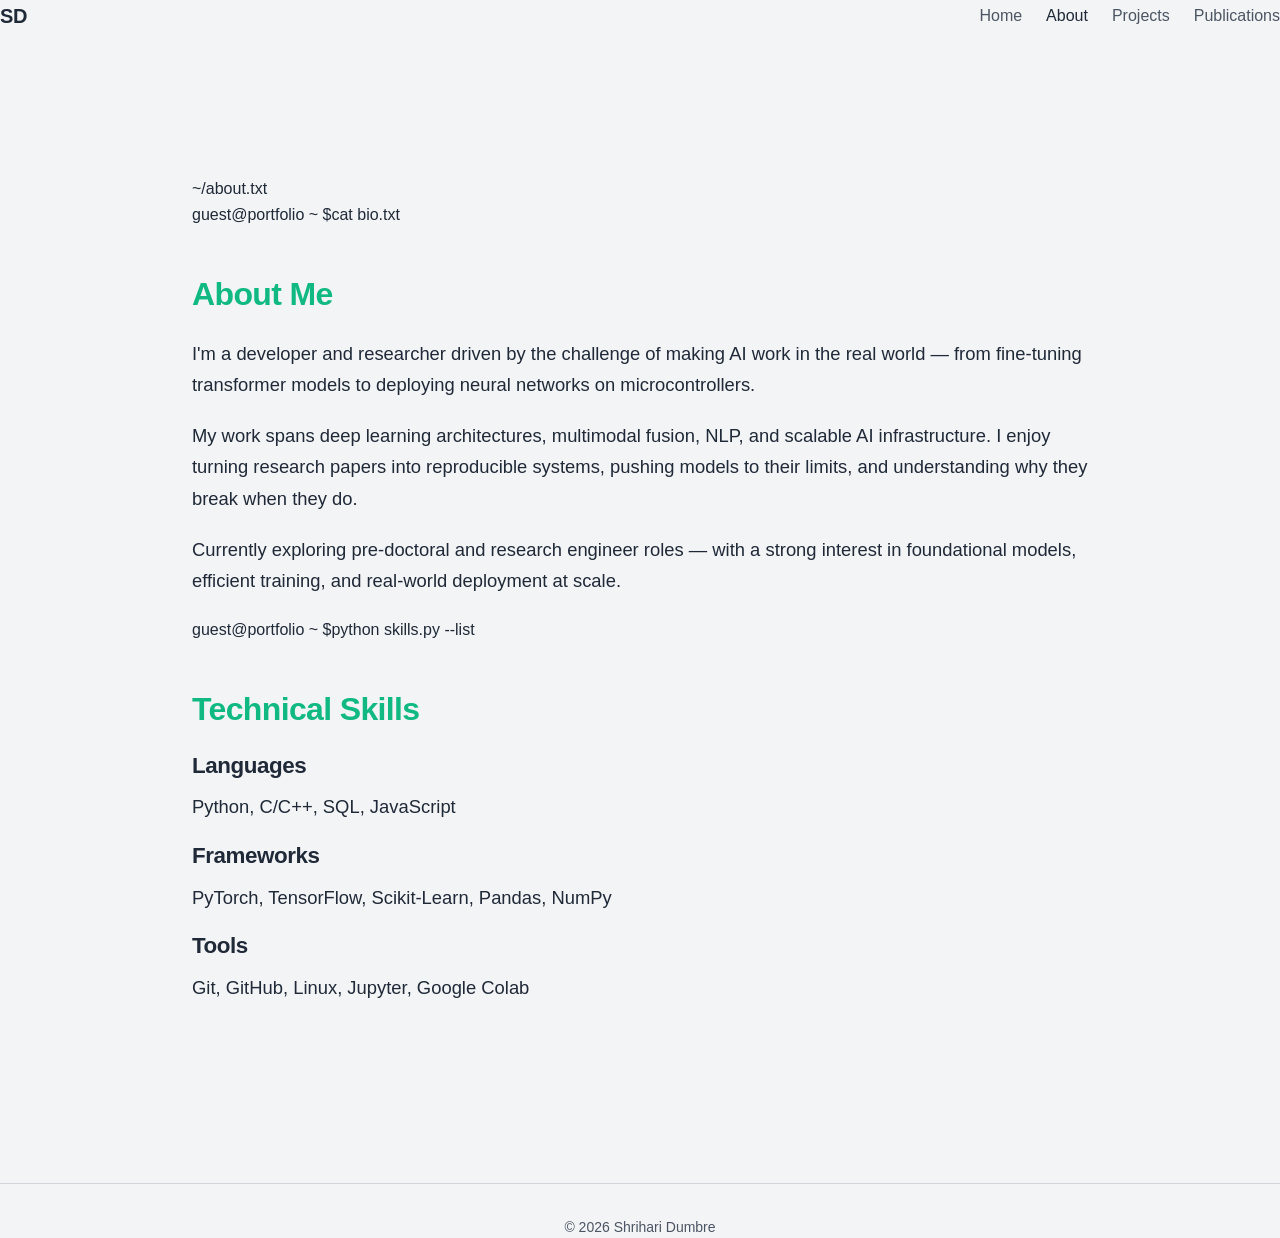
==== about.html @ 939744a1 "finished portfolio site" ====
<!DOCTYPE html>
<html lang="en">
<head>
  <meta charset="UTF-8" />
  <meta name="viewport" content="width=device-width, initial-scale=1.0" />
  <title>About — Shrihari Dumbre</title>
  <link rel="stylesheet" href="style.css" />
</head>
<body>

<nav>
  <a href="index.html" class="logo">SD</a>
  <ul class="nav-links">
    <li><a href="index.html">Home</a></li>
    <li><a href="about.html" class="active">About</a></li>
    <li><a href="projects.html">Projects</a></li>
    <li><a href="publications.html">Publications</a></li>
  </ul>
</nav>

<div class="container">
  <div class="title-bar">~/about.txt</div>
  <div class="content">

    <div class="section">
      <div class="prompt">
        <span class="user">guest</span><span class="at">@</span><span class="host">portfolio</span> <span class="text">~ $</span><span class="cmd">cat bio.txt</span>
      </div>
      <h2>About Me</h2>
      <p>I'm a developer and researcher driven by the challenge of making AI work in the real world — from fine-tuning transformer models to deploying neural networks on microcontrollers.</p>
      <p>My work spans deep learning architectures, multimodal fusion, NLP, and scalable AI infrastructure. I enjoy turning research papers into reproducible systems, pushing models to their limits, and understanding why they break when they do.</p>
      <p>Currently exploring pre-doctoral and research engineer roles — with a strong interest in foundational models, efficient training, and real-world deployment at scale.</p>
    </div>

    <div class="section">
      <div class="prompt">
        <span class="user">guest</span><span class="at">@</span><span class="host">portfolio</span> <span class="text">~ $</span><span class="cmd">python skills.py --list</span>
      </div>
      <h2>Technical Skills</h2>
      
      <div class="grid">
        <div>
          <h3>Languages</h3>
          <p>Python, C/C++, SQL, JavaScript</p>
        </div>
        <div>
          <h3>Frameworks</h3>
          <p>PyTorch, TensorFlow, Scikit-Learn, Pandas, NumPy</p>
        </div>
        <div>
          <h3>Tools</h3>
          <p>Git, GitHub, Linux, Jupyter, Google Colab</p>
        </div>
      </div>
    </div>

  </div>
</div>

<footer>© 2026 Shrihari Dumbre</footer>

</body>
</html>
---- style.css ----
@import url('https://fonts.googleapis.com/css2?family=Comic+Neue:wght@700&display=swap');

:root {
  --bg: #f3f4f6;
  --text: #1f2937;
  --text-muted: #4b5563;
  --border: #d1d5db;
  --accent: #2563eb;
  --accent-hover: #1d4ed8;
  --font-sans: -apple-system, BlinkMacSystemFont, "Segoe UI", Roboto, "Helvetica Neue", Arial, sans-serif;
  --font-mono: ui-monospace, SFMono-Regular, Menlo, Monaco, Consolas, monospace;
}

*, *::before, *::after {
  box-sizing: border-box;
  margin: 0;
  padding: 0;
}

body {
  font-family: var(--font-sans);
  background-color: var(--bg);
  color: var(--text);
  line-height: 1.6;
  -webkit-font-smoothing: antialiased;
  -moz-osx-font-smoothing: grayscale;
}

.container {
  max-width: 960px;
  margin: 0 auto;
  padding: 5rem 2rem;
}

/* Navigation */
nav {
  margin-bottom: 4rem;
  display: flex;
  align-items: center;
  justify-content: space-between;
}

.logo {
  font-weight: 700;
  font-size: 1.25rem;
  color: var(--text);
  text-decoration: none;
  letter-spacing: -0.02em;
}

.nav-links {
  list-style: none;
  display: flex;
  gap: 1.5rem;
}

.nav-links a {
  text-decoration: none;
  color: var(--text-muted);
  font-weight: 500;
  transition: color 0.2s ease;
}

.nav-links a:hover,
.nav-links a.active {
  color: var(--text);
}

/* Typography */
h1, h2, h3 {
  font-weight: 700;
  color: var(--text);
  line-height: 1.2;
  letter-spacing: -0.02em;
}

h1 {
  font-size: 3.5rem;
  margin-bottom: 0.5rem;
}

h2 {
  font-size: 2rem;
  margin-top: 3rem;
  margin-bottom: 1.5rem;
  color: #10b981;
}

h3 {
  font-size: 1.4rem;
  margin-bottom: 0.75rem;
}

p {
  margin-bottom: 1.25rem;
  color: var(--text);
  font-size: 1.15rem;
  line-height: 1.7;
}

.subtitle {
  font-size: 1.4rem;
  color: #3b82f6;
  margin-bottom: 2rem;
}

.hero-text .subtitle {
  margin-bottom: 0.2rem;
}

.education {
  font-size: 1.15rem;
  color: var(--text-muted);
  margin-top: 0;
  margin-bottom: 2rem;
  font-weight: 500;
}

/* Links */
a {
  color: var(--accent);
  text-decoration: none;
}

a:hover {
  text-decoration: underline;
  color: var(--accent-hover);
}

.hero-links {
  display: flex;
  gap: 1rem;
  margin-top: 1.5rem;
  align-items: center;
}

.hero-links .sep {
  color: var(--border);
}

.hero-links a {
  color: var(--text-muted);
  font-weight: 500;
}

.hero-links a:hover {
  color: var(--text);
  text-decoration: none;
}

/* Projects */
.project-list {
  display: flex;
  flex-direction: column;
  gap: 2rem;
  margin-top: 2rem;
}

.project-item {
  border: 1px solid var(--border);
  padding: 1.5rem;
  border-radius: 8px;
  transition: border-color 0.2s ease, box-shadow 0.2s ease;
  text-decoration: none;
  display: block;
}

.project-item:hover {
  border-color: #d1d5db;
  box-shadow: 0 4px 6px -1px rgba(0, 0, 0, 0.05);
  text-decoration: none;
}

.project-item p {
  color: var(--text-muted);
  margin-bottom: 1rem;
  font-size: 0.95rem;
}

.tags {
  display: flex;
  flex-wrap: wrap;
  gap: 1rem;
}

.tag {
  font-family: var(--font-mono);
  font-size: 0.95rem;
  font-weight: 700;
  background: none;
  border: none;
  padding: 0;
}

.tag:nth-child(5n+1) { color: #ec4899; } /* Pink */
.tag:nth-child(5n+2) { color: #3b82f6; } /* Blue */
.tag:nth-child(5n+3) { color: #10b981; } /* Green */
.tag:nth-child(5n+4) { color: #f59e0b; } /* Orange */
.tag:nth-child(5n+5) { color: #8b5cf6; } /* Purple */

/* Footer */
footer {
  margin-top: 5rem;
  padding-top: 2rem;
  border-top: 1px solid var(--border);
  color: var(--text-muted);
  font-size: 0.875rem;
  text-align: center;
}

/* Hero Layout & Photo Slot */
.happy-name {
  color: #ff7f50; /* Cheerful Coral */
}

.hero-layout {
  display: flex;
  align-items: center;
  justify-content: space-between;
  gap: 2rem;
  margin-bottom: 2rem;
}

.hero-text {
  flex: 1;
}

.hero-photo-container {
  position: relative;
  display: flex;
  justify-content: center;
  align-items: center;
  flex-shrink: 0;
  margin-right: 2rem;
}

.photo-slot {
  width: 140px;
  height: 140px;
  border-radius: 50%;
  background: linear-gradient(135deg, #ffffff 0%, #f9fafb 100%);
  border: 2px dashed #9ca3af;
  display: flex;
  align-items: center;
  justify-content: center;
}

.photo-note {
  position: absolute;
  left: 155px;
  top: 10px;
  width: 150px;
  font-family: 'Comic Neue', "Comic Sans MS", cursive;
  font-size: 1rem;
  color: #ec4899;
  line-height: 1.25;
  text-align: left;
  transform: rotate(6deg);
}

.photo-note svg {
  position: absolute;
  left: -40px;
  top: 15px;
  color: #ec4899;
  transform: scaleX(-1) rotate(15deg);
}

@media (max-width: 600px) {
  h1 { font-size: 2rem; }
  .nav-links { gap: 1rem; }
  
  .hero-layout {
    flex-direction: column-reverse;
    align-items: flex-start;
  }
  .hero-photo-container {
    align-self: center;
    margin-right: 0;
    margin-bottom: 2.5rem;
    margin-left: 0;
  }
  .photo-note {
    left: 145px;
    top: 5px;
    text-align: left;
    transform: rotate(4deg);
  }
  .photo-note svg {
    left: -40px;
    top: 20px;
    transform: scaleX(-1) rotate(15deg);
  }
}
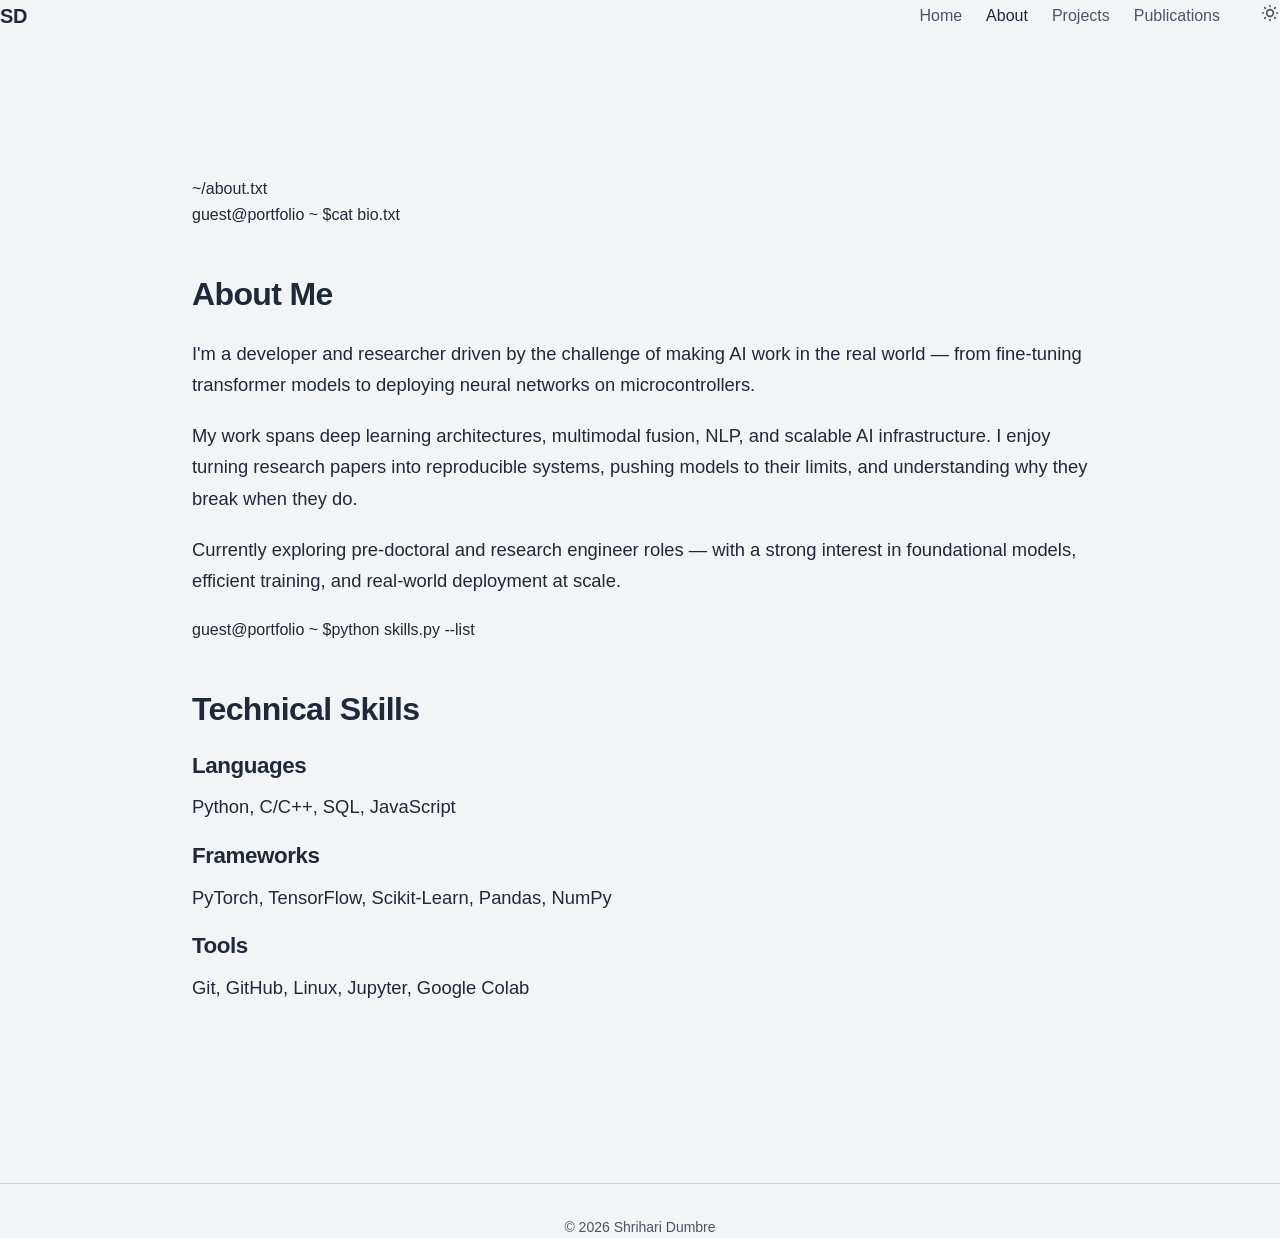
==== commit 77d1c4f6: "minor changes" ====
--- a/about.html
+++ b/about.html
@@ -15,6 +15,16 @@
     <li><a href="about.html" class="active">About</a></li>
     <li><a href="projects.html">Projects</a></li>
     <li><a href="publications.html">Publications</a></li>
+    <li>
+      <button id="theme-toggle" class="theme-toggle" aria-label="Toggle Dark Mode">
+        <svg class="sun-icon" xmlns="http://www.w3.org/2000/svg" fill="none" viewBox="0 0 24 24" stroke="currentColor">
+          <path stroke-linecap="round" stroke-linejoin="round" stroke-width="2" d="M12 3v1m0 16v1m9-9h-1M4 12H3m15.364 6.364l-.707-.707M6.343 6.343l-.707-.707m12.728 0l-.707.707M6.343 17.657l-.707.707M16 12a4 4 0 11-8 0 4 4 0 018 0z" />
+        </svg>
+        <svg class="moon-icon" xmlns="http://www.w3.org/2000/svg" fill="none" viewBox="0 0 24 24" stroke="currentColor">
+          <path stroke-linecap="round" stroke-linejoin="round" stroke-width="2" d="M20.354 15.354A9 9 0 018.646 3.646 9.003 9.003 0 0012 21a9.003 9.003 0 008.354-5.646z" />
+        </svg>
+      </button>
+    </li>
   </ul>
 </nav>
 
@@ -59,5 +69,6 @@
 
 <footer>© 2026 Shrihari Dumbre</footer>
 
+<script src="script.js"></script>
 </body>
 </html>
--- a/style.css
+++ b/style.css
@@ -11,6 +11,15 @@
   --font-mono: ui-monospace, SFMono-Regular, Menlo, Monaco, Consolas, monospace;
 }
 
+[data-theme="dark"] {
+  --bg: #171717;
+  --text: #f5f5f5;
+  --text-muted: #a3a3a3;
+  --border: #404040;
+  --accent: #60a5fa;
+  --accent-hover: #93c5fd;
+}
+
 *, *::before, *::after {
   box-sizing: border-box;
   margin: 0;
@@ -66,6 +75,35 @@
   color: var(--text);
 }
 
+.theme-toggle {
+  background: none;
+  border: none;
+  color: var(--text-muted);
+  cursor: pointer;
+  display: flex;
+  align-items: center;
+  justify-content: center;
+  transition: color 0.2s ease;
+  padding: 0;
+  margin-left: 1rem;
+}
+
+.theme-toggle:hover {
+  color: var(--text);
+}
+
+.theme-toggle svg {
+  width: 20px;
+  height: 20px;
+}
+
+[data-theme="dark"] .sun-icon {
+  display: none;
+}
+:root:not([data-theme="dark"]) .moon-icon {
+  display: none;
+}
+
 /* Typography */
 h1, h2, h3 {
   font-weight: 700;
@@ -83,7 +121,7 @@
   font-size: 2rem;
   margin-top: 3rem;
   margin-bottom: 1.5rem;
-  color: #10b981;
+  color: var(--text);
 }
 
 h3 {
@@ -100,7 +138,7 @@
 
 .subtitle {
   font-size: 1.4rem;
-  color: #3b82f6;
+  color: var(--text-muted);
   margin-bottom: 2rem;
 }
 
@@ -185,18 +223,26 @@
 
 .tag {
   font-family: var(--font-mono);
-  font-size: 0.95rem;
-  font-weight: 700;
-  background: none;
-  border: none;
-  padding: 0;
-}
-
-.tag:nth-child(5n+1) { color: #ec4899; } /* Pink */
-.tag:nth-child(5n+2) { color: #3b82f6; } /* Blue */
-.tag:nth-child(5n+3) { color: #10b981; } /* Green */
-.tag:nth-child(5n+4) { color: #f59e0b; } /* Orange */
-.tag:nth-child(5n+5) { color: #8b5cf6; } /* Purple */
+  font-size: 0.85rem;
+  font-weight: 600;
+  padding: 0.25rem 0.6rem;
+  border-radius: 6px;
+  border: 1px solid transparent;
+}
+
+/* Cohesive Tag Palette (Light Mode) */
+.tag:nth-child(5n+1) { background-color: #eff6ff; color: #2563eb; border-color: #bfdbfe; } /* Blue */
+.tag:nth-child(5n+2) { background-color: #f5f3ff; color: #7c3aed; border-color: #ddd6fe; } /* Violet */
+.tag:nth-child(5n+3) { background-color: #f0fdf4; color: #16a34a; border-color: #bbf7d0; } /* Green */
+.tag:nth-child(5n+4) { background-color: #fffbeb; color: #d97706; border-color: #fde68a; } /* Amber */
+.tag:nth-child(5n+5) { background-color: #f8fafc; color: #475569; border-color: #e2e8f0; } /* Slate */
+
+/* Cohesive Tag Palette (Dark Mode) */
+[data-theme="dark"] .tag:nth-child(5n+1) { background-color: rgba(37, 99, 235, 0.15); color: #60a5fa; border-color: rgba(37, 99, 235, 0.3); }
+[data-theme="dark"] .tag:nth-child(5n+2) { background-color: rgba(124, 58, 237, 0.15); color: #a78bfa; border-color: rgba(124, 58, 237, 0.3); }
+[data-theme="dark"] .tag:nth-child(5n+3) { background-color: rgba(22, 163, 74, 0.15); color: #4ade80; border-color: rgba(22, 163, 74, 0.3); }
+[data-theme="dark"] .tag:nth-child(5n+4) { background-color: rgba(217, 119, 6, 0.15); color: #fbbf24; border-color: rgba(217, 119, 6, 0.3); }
+[data-theme="dark"] .tag:nth-child(5n+5) { background-color: rgba(71, 85, 105, 0.15); color: #94a3b8; border-color: rgba(71, 85, 105, 0.3); }
 
 /* Footer */
 footer {
@@ -210,7 +256,7 @@
 
 /* Hero Layout & Photo Slot */
 .happy-name {
-  color: #ff7f50; /* Cheerful Coral */
+  color: var(--text);
 }
 
 .hero-layout {
@@ -238,8 +284,8 @@
   width: 140px;
   height: 140px;
   border-radius: 50%;
-  background: linear-gradient(135deg, #ffffff 0%, #f9fafb 100%);
-  border: 2px dashed #9ca3af;
+  background: var(--bg);
+  border: 2px dashed var(--border);
   display: flex;
   align-items: center;
   justify-content: center;
@@ -252,7 +298,7 @@
   width: 150px;
   font-family: 'Comic Neue', "Comic Sans MS", cursive;
   font-size: 1rem;
-  color: #ec4899;
+  color: var(--text-muted);
   line-height: 1.25;
   text-align: left;
   transform: rotate(6deg);
@@ -262,7 +308,7 @@
   position: absolute;
   left: -40px;
   top: 15px;
-  color: #ec4899;
+  color: var(--text-muted);
   transform: scaleX(-1) rotate(15deg);
 }
 
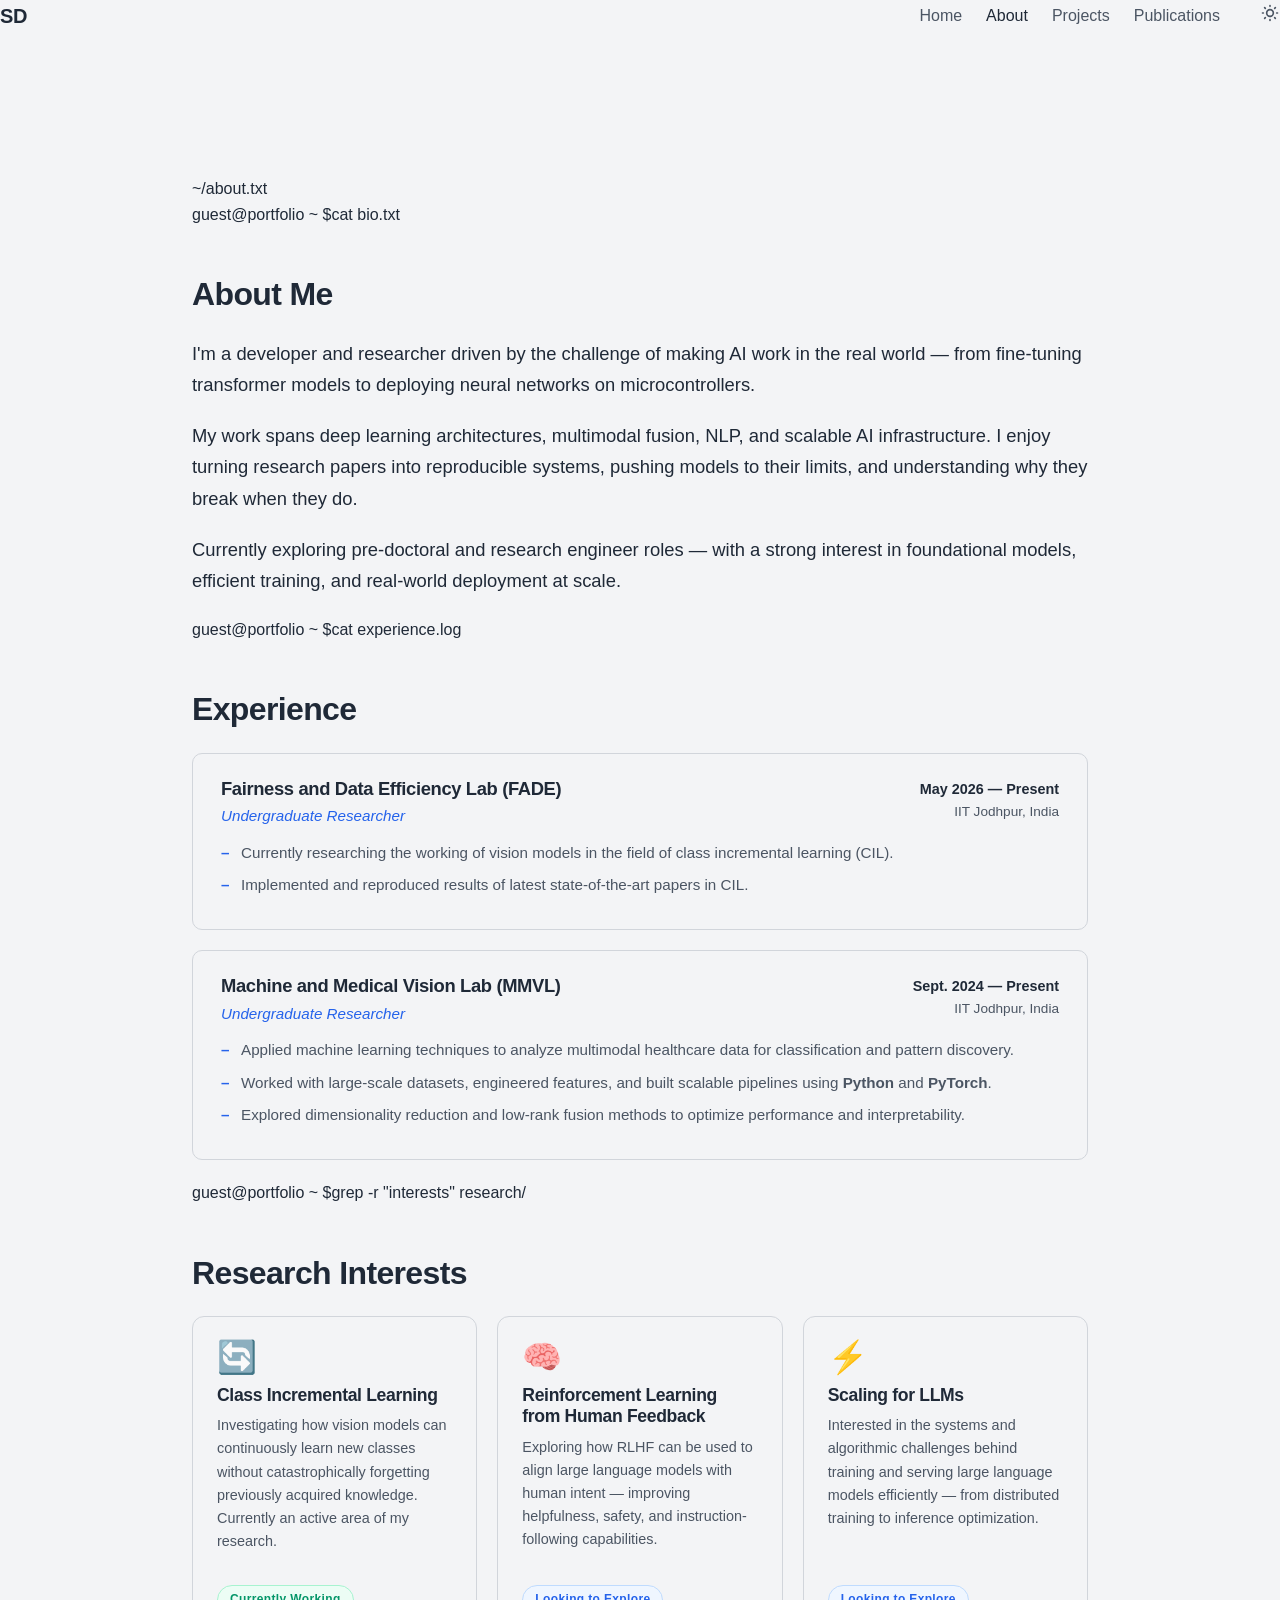
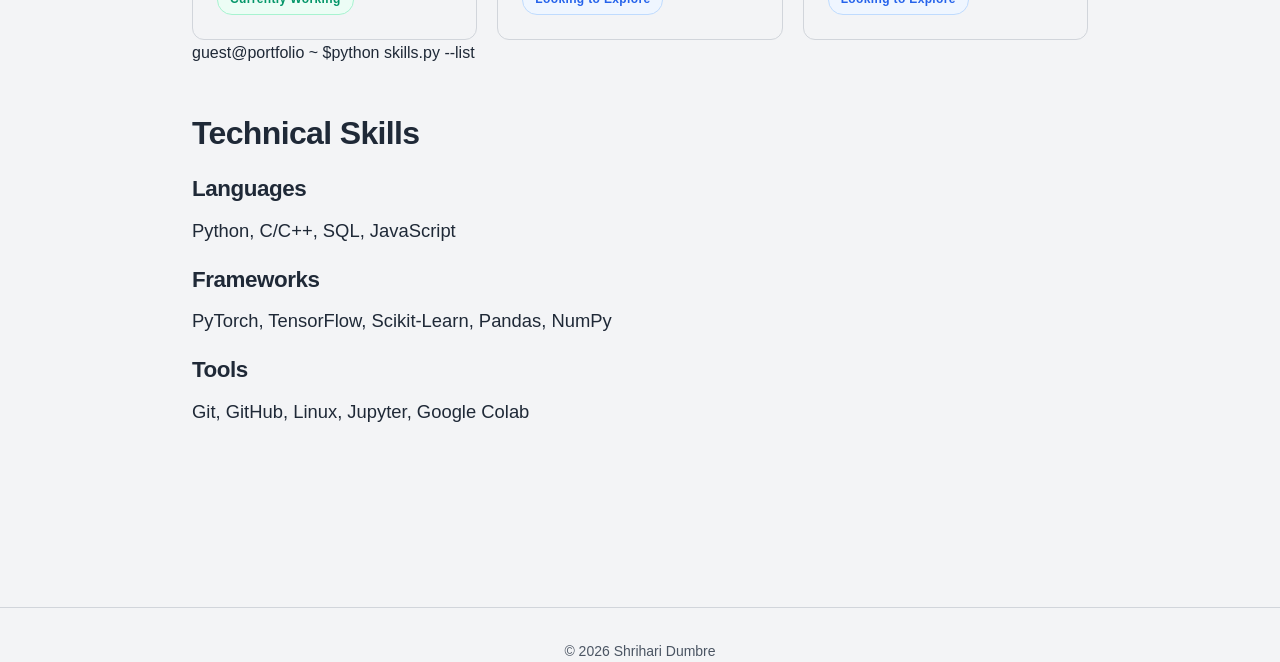
==== commit 743b105d: "minor changes" ====
--- a/about.html
+++ b/about.html
@@ -42,6 +42,78 @@
       <p>Currently exploring pre-doctoral and research engineer roles — with a strong interest in foundational models, efficient training, and real-world deployment at scale.</p>
     </div>
 
+    <div class="section" id="experience">
+      <div class="prompt">
+        <span class="user">guest</span><span class="at">@</span><span class="host">portfolio</span> <span class="text">~ $</span><span class="cmd">cat experience.log</span>
+      </div>
+      <h2>Experience</h2>
+
+      <div class="exp-card">
+        <div class="exp-header">
+          <div>
+            <h3 class="exp-title">Fairness and Data Efficiency Lab (FADE)</h3>
+            <p class="exp-role">Undergraduate Researcher</p>
+          </div>
+          <div class="exp-meta">
+            <span class="exp-date">May 2026 — Present</span>
+            <span class="exp-location">IIT Jodhpur, India</span>
+          </div>
+        </div>
+        <ul class="exp-bullets">
+          <li>Currently researching the working of vision models in the field of class incremental learning (CIL).</li>
+          <li>Implemented and reproduced results of latest state-of-the-art papers in CIL.</li>
+        </ul>
+      </div>
+
+      <div class="exp-card">
+        <div class="exp-header">
+          <div>
+            <h3 class="exp-title">Machine and Medical Vision Lab (MMVL)</h3>
+            <p class="exp-role">Undergraduate Researcher</p>
+          </div>
+          <div class="exp-meta">
+            <span class="exp-date">Sept. 2024 — Present</span>
+            <span class="exp-location">IIT Jodhpur, India</span>
+          </div>
+        </div>
+        <ul class="exp-bullets">
+          <li>Applied machine learning techniques to analyze multimodal healthcare data for classification and pattern discovery.</li>
+          <li>Worked with large-scale datasets, engineered features, and built scalable pipelines using <strong>Python</strong> and <strong>PyTorch</strong>.</li>
+          <li>Explored dimensionality reduction and low-rank fusion methods to optimize performance and interpretability.</li>
+        </ul>
+      </div>
+    </div>
+
+    <div class="section" id="research-interests">
+      <div class="prompt">
+        <span class="user">guest</span><span class="at">@</span><span class="host">portfolio</span> <span class="text">~ $</span><span class="cmd">grep -r "interests" research/</span>
+      </div>
+      <h2>Research Interests</h2>
+
+      <div class="research-grid">
+        <div class="research-card">
+          <div class="research-icon">🔄</div>
+          <h3>Class Incremental Learning</h3>
+          <p>Investigating how vision models can continuously learn new classes without catastrophically forgetting previously acquired knowledge. Currently an active area of my research.</p>
+          <span class="research-status active">Currently Working</span>
+        </div>
+
+        <div class="research-card">
+          <div class="research-icon">🧠</div>
+          <h3>Reinforcement Learning from Human Feedback</h3>
+          <p>Exploring how RLHF can be used to align large language models with human intent — improving helpfulness, safety, and instruction-following capabilities.</p>
+          <span class="research-status exploring">Looking to Explore</span>
+        </div>
+
+        <div class="research-card">
+          <div class="research-icon">⚡</div>
+          <h3>Scaling for LLMs</h3>
+          <p>Interested in the systems and algorithmic challenges behind training and serving large language models efficiently — from distributed training to inference optimization.</p>
+          <span class="research-status exploring">Looking to Explore</span>
+        </div>
+      </div>
+    </div>
+
     <div class="section">
       <div class="prompt">
         <span class="user">guest</span><span class="at">@</span><span class="host">portfolio</span> <span class="text">~ $</span><span class="cmd">python skills.py --list</span>
--- a/style.css
+++ b/style.css
@@ -254,6 +254,171 @@
   text-align: center;
 }
 
+/* Experience Cards */
+.exp-card {
+  border: 1px solid var(--border);
+  border-radius: 10px;
+  padding: 1.5rem 1.75rem;
+  margin-bottom: 1.25rem;
+  transition: border-color 0.25s ease, box-shadow 0.25s ease, transform 0.25s ease;
+  background: var(--bg);
+}
+
+.exp-card:hover {
+  border-color: var(--accent);
+  box-shadow: 0 4px 16px rgba(37, 99, 235, 0.08);
+  transform: translateY(-2px);
+}
+
+[data-theme="dark"] .exp-card:hover {
+  box-shadow: 0 4px 16px rgba(96, 165, 250, 0.1);
+}
+
+.exp-header {
+  display: flex;
+  justify-content: space-between;
+  align-items: flex-start;
+  gap: 1rem;
+  margin-bottom: 0.75rem;
+}
+
+.exp-title {
+  font-size: 1.15rem;
+  font-weight: 700;
+  color: var(--text);
+  margin-bottom: 0.2rem;
+}
+
+.exp-role {
+  font-size: 0.95rem;
+  color: var(--accent);
+  font-weight: 500;
+  font-style: italic;
+  margin-bottom: 0 !important;
+}
+
+.exp-meta {
+  display: flex;
+  flex-direction: column;
+  align-items: flex-end;
+  flex-shrink: 0;
+}
+
+.exp-date {
+  font-size: 0.9rem;
+  font-weight: 600;
+  color: var(--text);
+  white-space: nowrap;
+}
+
+.exp-location {
+  font-size: 0.85rem;
+  color: var(--text-muted);
+}
+
+.exp-bullets {
+  list-style: none;
+  padding-left: 0;
+  margin-top: 0.5rem;
+}
+
+.exp-bullets li {
+  position: relative;
+  padding-left: 1.25rem;
+  margin-bottom: 0.5rem;
+  font-size: 0.95rem;
+  color: var(--text-muted);
+  line-height: 1.6;
+}
+
+.exp-bullets li::before {
+  content: "–";
+  position: absolute;
+  left: 0;
+  color: var(--accent);
+  font-weight: 700;
+}
+
+/* Research Interest Cards */
+.research-grid {
+  display: grid;
+  grid-template-columns: repeat(auto-fit, minmax(260px, 1fr));
+  gap: 1.25rem;
+}
+
+.research-card {
+  border: 1px solid var(--border);
+  border-radius: 12px;
+  padding: 1.5rem;
+  transition: border-color 0.25s ease, box-shadow 0.25s ease, transform 0.25s ease;
+  background: var(--bg);
+  display: flex;
+  flex-direction: column;
+}
+
+.research-card:hover {
+  border-color: var(--accent);
+  box-shadow: 0 6px 20px rgba(37, 99, 235, 0.08);
+  transform: translateY(-3px);
+}
+
+[data-theme="dark"] .research-card:hover {
+  box-shadow: 0 6px 20px rgba(96, 165, 250, 0.1);
+}
+
+.research-icon {
+  font-size: 2rem;
+  margin-bottom: 0.75rem;
+  line-height: 1;
+}
+
+.research-card h3 {
+  font-size: 1.1rem;
+  margin-bottom: 0.5rem;
+}
+
+.research-card p {
+  font-size: 0.9rem;
+  color: var(--text-muted);
+  line-height: 1.6;
+  flex: 1;
+}
+
+.research-status {
+  display: inline-block;
+  font-size: 0.75rem;
+  font-weight: 600;
+  letter-spacing: 0.03em;
+  padding: 0.3rem 0.75rem;
+  border-radius: 20px;
+  margin-top: 0.75rem;
+  width: fit-content;
+}
+
+.research-status.active {
+  background-color: #ecfdf5;
+  color: #059669;
+  border: 1px solid #a7f3d0;
+}
+
+.research-status.exploring {
+  background-color: #eff6ff;
+  color: #2563eb;
+  border: 1px solid #bfdbfe;
+}
+
+[data-theme="dark"] .research-status.active {
+  background-color: rgba(5, 150, 105, 0.15);
+  color: #34d399;
+  border-color: rgba(5, 150, 105, 0.3);
+}
+
+[data-theme="dark"] .research-status.exploring {
+  background-color: rgba(37, 99, 235, 0.15);
+  color: #60a5fa;
+  border-color: rgba(37, 99, 235, 0.3);
+}
+
 /* Hero Layout & Photo Slot */
 .happy-name {
   color: var(--text);
@@ -337,4 +502,14 @@
     top: 20px;
     transform: scaleX(-1) rotate(15deg);
   }
-}
+
+  .exp-header {
+    flex-direction: column;
+  }
+  .exp-meta {
+    align-items: flex-start;
+  }
+  .research-grid {
+    grid-template-columns: 1fr;
+  }
+}
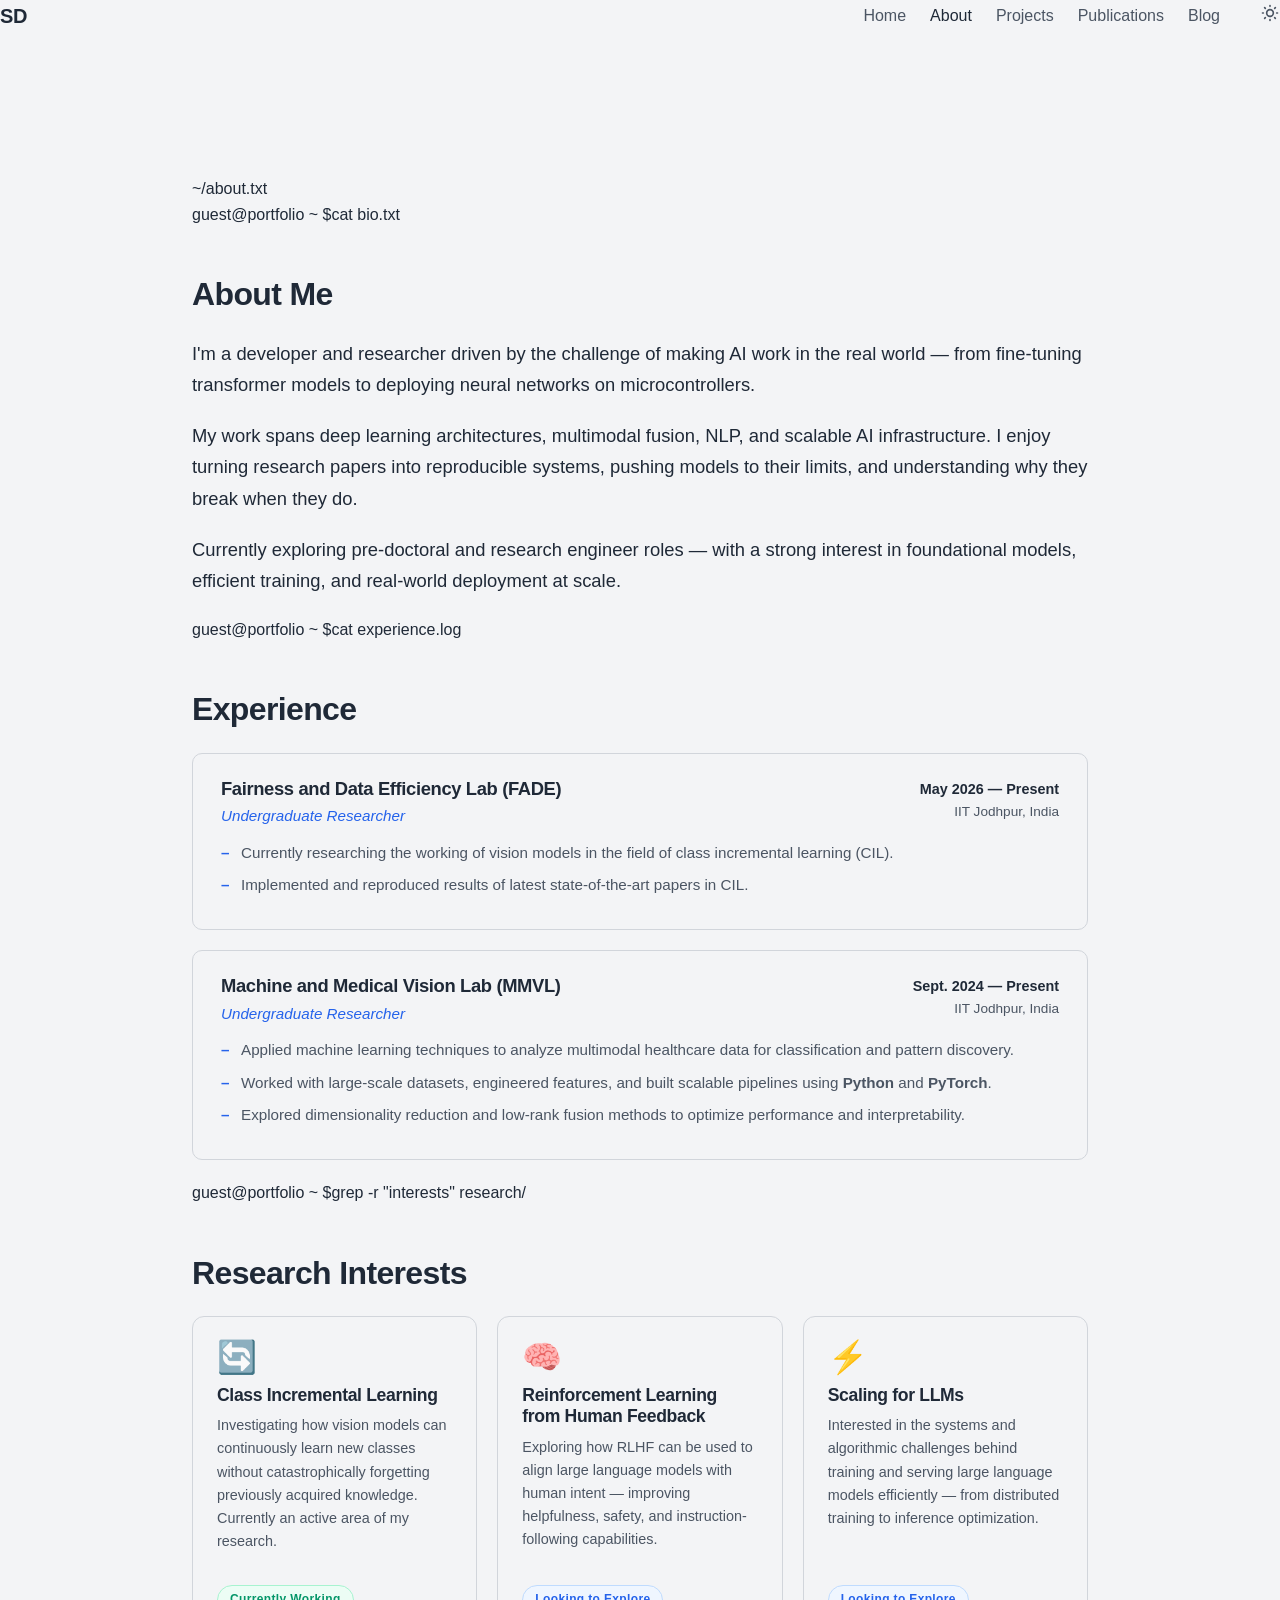
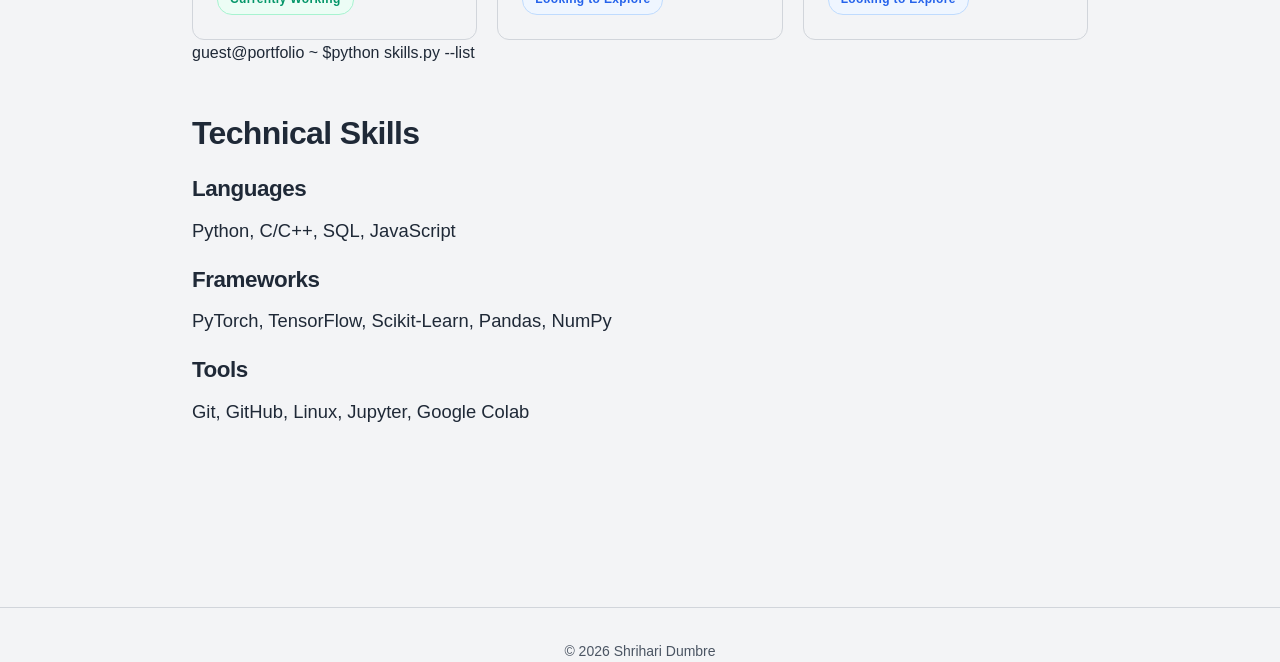
==== commit 4247945d: "added blog section" ====
--- a/about.html
+++ b/about.html
@@ -15,6 +15,7 @@
     <li><a href="about.html" class="active">About</a></li>
     <li><a href="projects.html">Projects</a></li>
     <li><a href="publications.html">Publications</a></li>
+    <li><a href="blogs.html">Blog</a></li>
     <li>
       <button id="theme-toggle" class="theme-toggle" aria-label="Toggle Dark Mode">
         <svg class="sun-icon" xmlns="http://www.w3.org/2000/svg" fill="none" viewBox="0 0 24 24" stroke="currentColor">
--- a/style.css
+++ b/style.css
@@ -419,6 +419,77 @@
   border-color: rgba(37, 99, 235, 0.3);
 }
 
+/* Technical Skills */
+.skills-grid {
+  display: grid;
+  grid-template-columns: repeat(3, 1fr);
+  gap: 1.25rem;
+}
+
+.skill-category {
+  border: 1px solid var(--border);
+  border-radius: 12px;
+  padding: 1.5rem;
+  background: var(--bg);
+  transition: border-color 0.25s ease, box-shadow 0.25s ease, transform 0.25s ease;
+}
+
+.skill-category:hover {
+  border-color: var(--accent);
+  box-shadow: 0 6px 20px rgba(37, 99, 235, 0.08);
+  transform: translateY(-3px);
+}
+
+[data-theme="dark"] .skill-category:hover {
+  box-shadow: 0 6px 20px rgba(96, 165, 250, 0.1);
+}
+
+.skill-category-title {
+  font-size: 1rem;
+  font-weight: 700;
+  color: var(--text);
+  margin-bottom: 1rem;
+  display: flex;
+  align-items: center;
+  gap: 0.5rem;
+}
+
+.skill-category-icon {
+  font-size: 1.35rem;
+  line-height: 1;
+}
+
+.skill-tags {
+  display: flex;
+  flex-wrap: wrap;
+  gap: 0.5rem;
+}
+
+.skill-pill {
+  font-family: var(--font-mono);
+  font-size: 0.8rem;
+  font-weight: 600;
+  padding: 0.3rem 0.75rem;
+  border-radius: 20px;
+  border: 1px solid var(--border);
+  color: var(--text-muted);
+  background: var(--bg);
+  transition: all 0.2s ease;
+  cursor: default;
+}
+
+.skill-pill:hover {
+  color: var(--accent);
+  border-color: var(--accent);
+  background: #eff6ff;
+  box-shadow: 0 0 0 3px rgba(37, 99, 235, 0.08);
+}
+
+[data-theme="dark"] .skill-pill:hover {
+  background: rgba(37, 99, 235, 0.12);
+  box-shadow: 0 0 0 3px rgba(96, 165, 250, 0.1);
+}
+
 /* Hero Layout & Photo Slot */
 .happy-name {
   color: var(--text);
@@ -477,6 +548,260 @@
   transform: scaleX(-1) rotate(15deg);
 }
 
+/* Blog Listing */
+.blog-list {
+  display: flex;
+  flex-direction: column;
+  gap: 1rem;
+  margin-top: 1rem;
+}
+
+.blog-card {
+  display: flex;
+  align-items: center;
+  justify-content: space-between;
+  gap: 1.5rem;
+  border: 1px solid var(--border);
+  border-radius: 12px;
+  padding: 1.75rem 2rem;
+  text-decoration: none;
+  background: var(--bg);
+  transition: border-color 0.25s ease, box-shadow 0.25s ease, transform 0.25s ease;
+}
+
+.blog-card:hover {
+  border-color: var(--accent);
+  box-shadow: 0 6px 24px rgba(37, 99, 235, 0.08);
+  transform: translateY(-2px);
+  text-decoration: none;
+}
+
+[data-theme="dark"] .blog-card:hover {
+  box-shadow: 0 6px 24px rgba(96, 165, 250, 0.1);
+}
+
+.blog-card-content {
+  flex: 1;
+  min-width: 0;
+}
+
+.blog-card-meta {
+  display: flex;
+  align-items: center;
+  gap: 0.5rem;
+  font-size: 0.85rem;
+  color: var(--text-muted);
+  margin-bottom: 0.5rem;
+  font-weight: 500;
+}
+
+.blog-meta-sep {
+  color: var(--border);
+}
+
+.blog-card-title {
+  font-size: 1.35rem;
+  font-weight: 700;
+  color: var(--text);
+  margin-bottom: 0.5rem;
+  margin-top: 0;
+  line-height: 1.3;
+}
+
+.blog-card-excerpt {
+  font-size: 0.95rem;
+  color: var(--text-muted);
+  line-height: 1.6;
+  margin-bottom: 0.75rem;
+}
+
+.blog-card-tags {
+  display: flex;
+  flex-wrap: wrap;
+  gap: 0.5rem;
+}
+
+.blog-card-tags .tag {
+  font-size: 0.78rem;
+  padding: 0.2rem 0.55rem;
+}
+
+.blog-card-arrow {
+  flex-shrink: 0;
+  color: var(--text-muted);
+  transition: color 0.2s ease, transform 0.2s ease;
+}
+
+.blog-card:hover .blog-card-arrow {
+  color: var(--accent);
+  transform: translateX(4px);
+}
+
+/* Blog Article */
+.blog-back-link {
+  display: inline-flex;
+  align-items: center;
+  font-size: 0.9rem;
+  font-weight: 500;
+  color: var(--text-muted);
+  text-decoration: none;
+  margin-bottom: 2rem;
+  transition: color 0.2s ease;
+}
+
+.blog-back-link:hover {
+  color: var(--accent);
+  text-decoration: none;
+}
+
+.blog-article-header {
+  margin-bottom: 3rem;
+  padding-bottom: 2rem;
+  border-bottom: 1px solid var(--border);
+}
+
+.blog-article-header h1 {
+  font-size: 2.75rem;
+  margin-bottom: 1rem;
+  line-height: 1.15;
+}
+
+.blog-article-meta {
+  display: flex;
+  align-items: center;
+  gap: 0.5rem;
+  font-size: 0.9rem;
+  color: var(--text-muted);
+  margin-bottom: 1rem;
+  font-weight: 500;
+}
+
+.blog-article-tags {
+  display: flex;
+  flex-wrap: wrap;
+  gap: 0.5rem;
+}
+
+/* Blog Content Prose */
+.blog-content {
+  max-width: 100%;
+}
+
+.blog-content h2 {
+  font-size: 1.75rem;
+  margin-top: 2.5rem;
+  margin-bottom: 1rem;
+  padding-top: 1rem;
+}
+
+.blog-content h3 {
+  font-size: 1.3rem;
+  margin-top: 2rem;
+  margin-bottom: 0.75rem;
+}
+
+.blog-content p {
+  margin-bottom: 1.25rem;
+  font-size: 1.05rem;
+  line-height: 1.8;
+}
+
+.blog-content ul,
+.blog-content ol {
+  margin-bottom: 1.25rem;
+  padding-left: 1.5rem;
+}
+
+.blog-content li {
+  margin-bottom: 0.5rem;
+  font-size: 1.05rem;
+  line-height: 1.7;
+  color: var(--text);
+}
+
+.blog-content pre {
+  background: #1e1e2e;
+  color: #cdd6f4;
+  padding: 1.25rem 1.5rem;
+  border-radius: 10px;
+  overflow-x: auto;
+  margin-bottom: 1.5rem;
+  font-family: var(--font-mono);
+  font-size: 0.9rem;
+  line-height: 1.7;
+  border: 1px solid rgba(255, 255, 255, 0.08);
+}
+
+.blog-content code {
+  font-family: var(--font-mono);
+  font-size: 0.88em;
+  background: rgba(37, 99, 235, 0.08);
+  color: var(--accent);
+  padding: 0.15rem 0.4rem;
+  border-radius: 4px;
+}
+
+.blog-content pre code {
+  background: none;
+  color: inherit;
+  padding: 0;
+  border-radius: 0;
+  font-size: 0.9rem;
+}
+
+.blog-content blockquote {
+  border-left: 3px solid var(--accent);
+  margin: 1.5rem 0;
+  padding: 0.75rem 1.25rem;
+  background: rgba(37, 99, 235, 0.04);
+  border-radius: 0 8px 8px 0;
+}
+
+[data-theme="dark"] .blog-content blockquote {
+  background: rgba(96, 165, 250, 0.06);
+}
+
+.blog-content blockquote p {
+  font-style: italic;
+  color: var(--text-muted);
+  margin-bottom: 0;
+}
+
+.blog-content img {
+  max-width: 100%;
+  height: auto;
+  border-radius: 10px;
+  margin: 1.5rem 0;
+  border: 1px solid var(--border);
+}
+
+.blog-content mark {
+  background: rgba(250, 204, 21, 0.3);
+  color: var(--text);
+  padding: 0.1rem 0.3rem;
+  border-radius: 3px;
+}
+
+[data-theme="dark"] .blog-content mark {
+  background: rgba(250, 204, 21, 0.2);
+}
+
+.blog-content hr {
+  border: none;
+  border-top: 1px solid var(--border);
+  margin: 2rem 0;
+}
+
+.blog-content a {
+  color: var(--accent);
+  text-decoration: underline;
+  text-underline-offset: 2px;
+}
+
+.blog-content a:hover {
+  color: var(--accent-hover);
+}
+
 @media (max-width: 600px) {
   h1 { font-size: 2rem; }
   .nav-links { gap: 1rem; }
@@ -512,4 +837,22 @@
   .research-grid {
     grid-template-columns: 1fr;
   }
-}
+  .skills-grid {
+    grid-template-columns: 1fr;
+  }
+
+  /* Blog responsive */
+  .blog-card {
+    padding: 1.25rem 1.5rem;
+  }
+  .blog-card-title {
+    font-size: 1.15rem;
+  }
+  .blog-card-arrow {
+    display: none;
+  }
+  .blog-article-header h1 {
+    font-size: 2rem;
+  }
+}
+
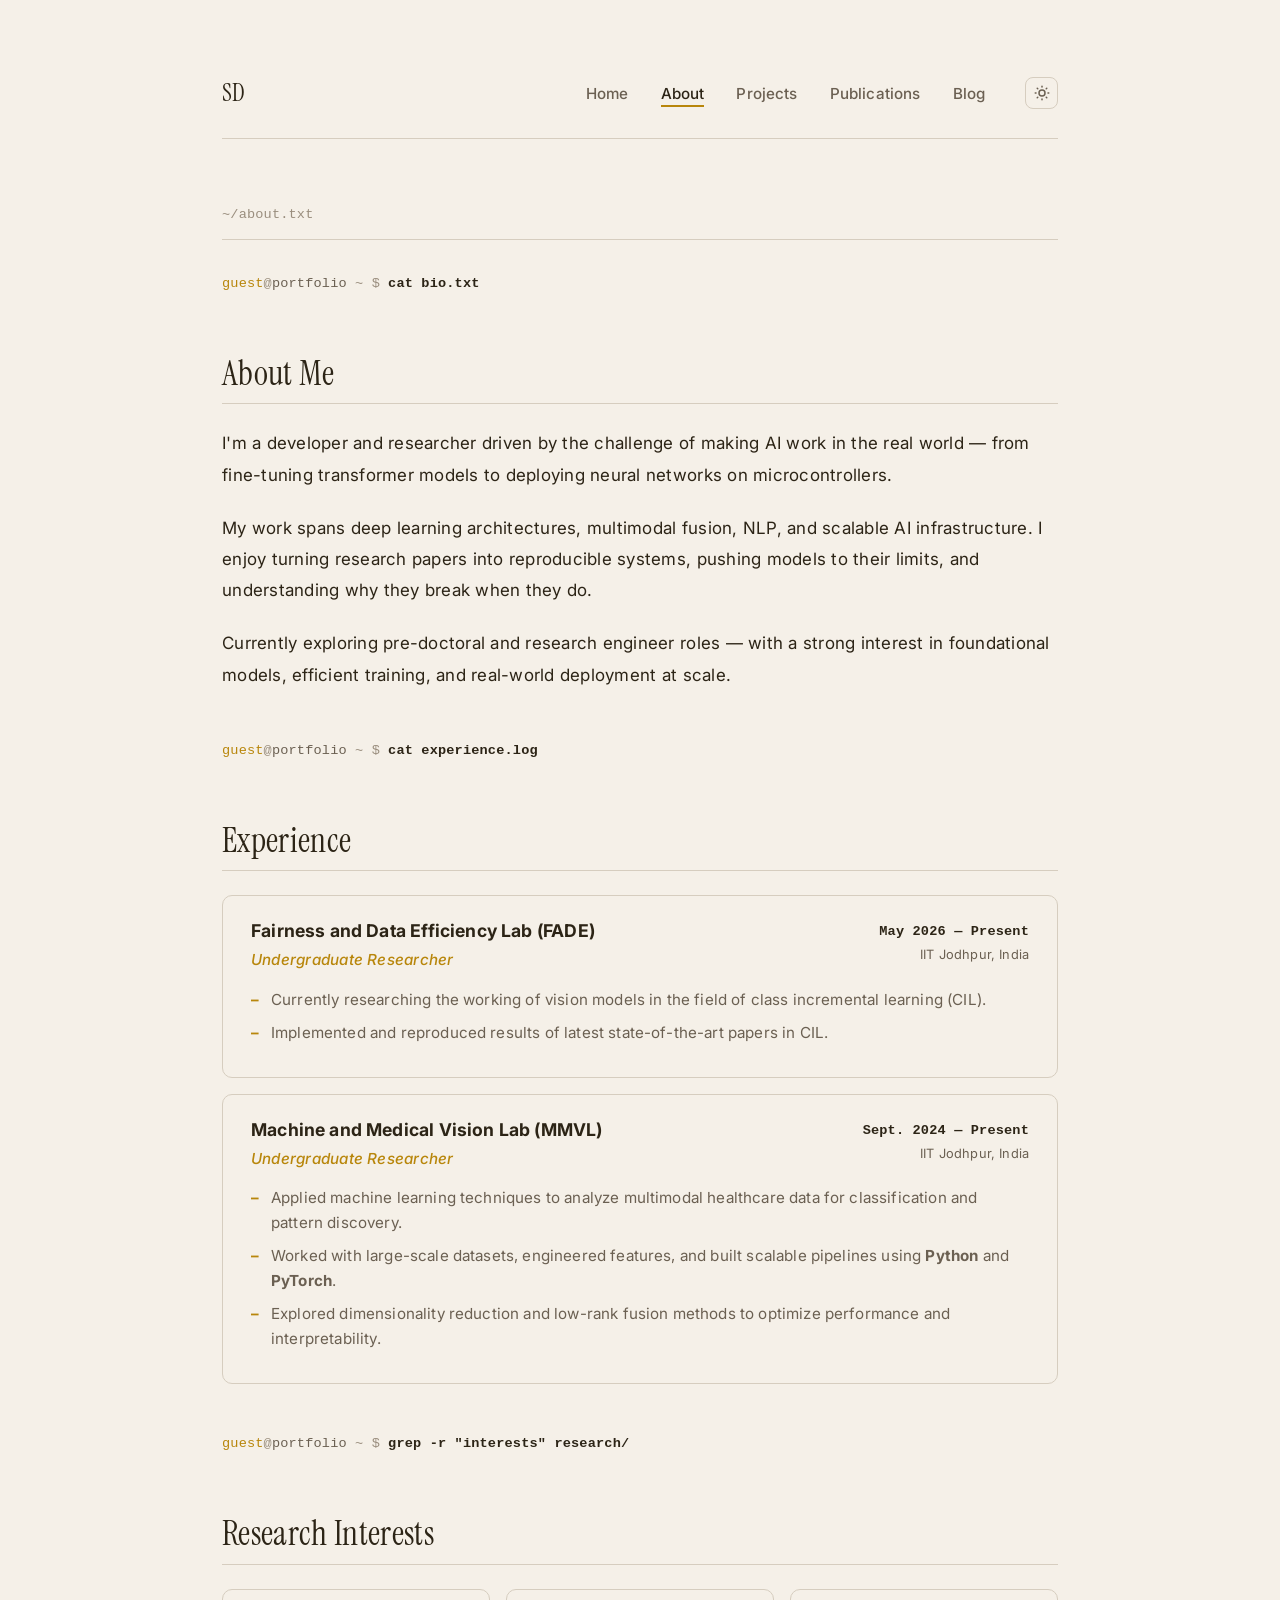
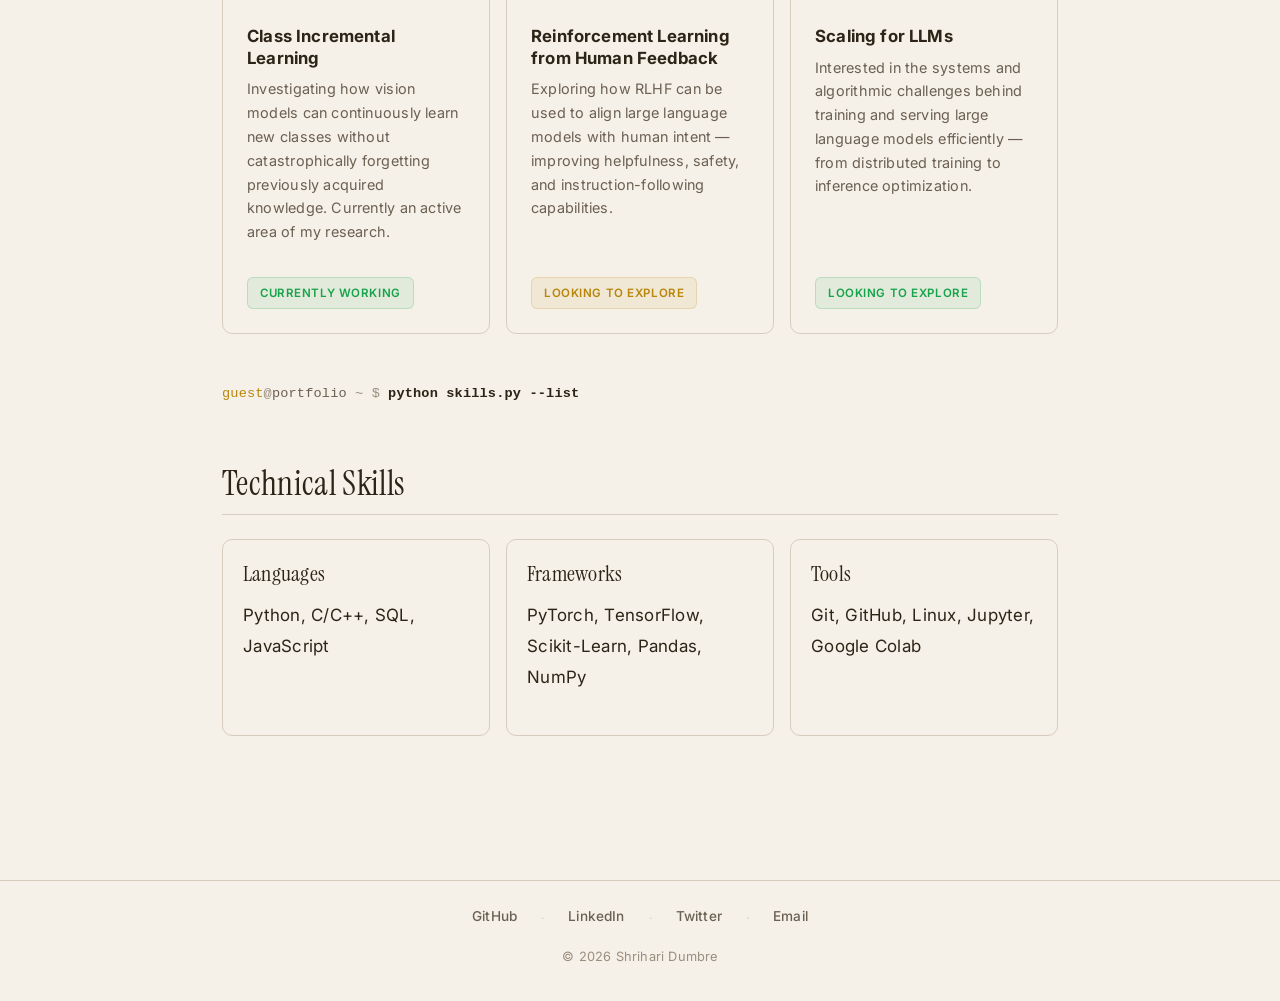
==== commit 087a8825: "redesign" ====
--- a/about.html
+++ b/about.html
@@ -4,32 +4,33 @@
   <meta charset="UTF-8" />
   <meta name="viewport" content="width=device-width, initial-scale=1.0" />
   <title>About — Shrihari Dumbre</title>
-  <link rel="stylesheet" href="style.css" />
+  <link rel="preconnect" href="https://fonts.googleapis.com" />
+  <link rel="preconnect" href="https://fonts.gstatic.com" crossorigin />
+  <link rel="stylesheet" href="style.css?v=3" />
 </head>
 <body>
 
-<nav>
-  <a href="index.html" class="logo">SD</a>
-  <ul class="nav-links">
-    <li><a href="index.html">Home</a></li>
-    <li><a href="about.html" class="active">About</a></li>
-    <li><a href="projects.html">Projects</a></li>
-    <li><a href="publications.html">Publications</a></li>
-    <li><a href="blogs.html">Blog</a></li>
-    <li>
-      <button id="theme-toggle" class="theme-toggle" aria-label="Toggle Dark Mode">
-        <svg class="sun-icon" xmlns="http://www.w3.org/2000/svg" fill="none" viewBox="0 0 24 24" stroke="currentColor">
-          <path stroke-linecap="round" stroke-linejoin="round" stroke-width="2" d="M12 3v1m0 16v1m9-9h-1M4 12H3m15.364 6.364l-.707-.707M6.343 6.343l-.707-.707m12.728 0l-.707.707M6.343 17.657l-.707.707M16 12a4 4 0 11-8 0 4 4 0 018 0z" />
-        </svg>
-        <svg class="moon-icon" xmlns="http://www.w3.org/2000/svg" fill="none" viewBox="0 0 24 24" stroke="currentColor">
-          <path stroke-linecap="round" stroke-linejoin="round" stroke-width="2" d="M20.354 15.354A9 9 0 018.646 3.646 9.003 9.003 0 0012 21a9.003 9.003 0 008.354-5.646z" />
-        </svg>
-      </button>
-    </li>
-  </ul>
-</nav>
-
 <div class="container">
+  <nav>
+    <a href="index.html" class="logo">SD</a>
+    <ul class="nav-links">
+      <li><a href="index.html">Home</a></li>
+      <li><a href="about.html" class="active">About</a></li>
+      <li><a href="projects.html">Projects</a></li>
+      <li><a href="publications.html">Publications</a></li>
+      <li><a href="blogs.html">Blog</a></li>
+      <li>
+        <button id="theme-toggle" class="theme-toggle" aria-label="Toggle Dark Mode">
+          <svg class="sun-icon" xmlns="http://www.w3.org/2000/svg" fill="none" viewBox="0 0 24 24" stroke="currentColor">
+            <path stroke-linecap="round" stroke-linejoin="round" stroke-width="2" d="M12 3v1m0 16v1m9-9h-1M4 12H3m15.364 6.364l-.707-.707M6.343 6.343l-.707-.707m12.728 0l-.707.707M6.343 17.657l-.707.707M16 12a4 4 0 11-8 0 4 4 0 018 0z" />
+          </svg>
+          <svg class="moon-icon" xmlns="http://www.w3.org/2000/svg" fill="none" viewBox="0 0 24 24" stroke="currentColor">
+            <path stroke-linecap="round" stroke-linejoin="round" stroke-width="2" d="M20.354 15.354A9 9 0 018.646 3.646 9.003 9.003 0 0012 21a9.003 9.003 0 008.354-5.646z" />
+          </svg>
+        </button>
+      </li>
+    </ul>
+  </nav>
   <div class="title-bar">~/about.txt</div>
   <div class="content">
 
@@ -93,24 +94,24 @@
 
       <div class="research-grid">
         <div class="research-card">
-          <div class="research-icon">🔄</div>
+          <div class="research-icon"></div>
           <h3>Class Incremental Learning</h3>
           <p>Investigating how vision models can continuously learn new classes without catastrophically forgetting previously acquired knowledge. Currently an active area of my research.</p>
           <span class="research-status active">Currently Working</span>
         </div>
 
         <div class="research-card">
-          <div class="research-icon">🧠</div>
+          <div class="research-icon"></div>
           <h3>Reinforcement Learning from Human Feedback</h3>
           <p>Exploring how RLHF can be used to align large language models with human intent — improving helpfulness, safety, and instruction-following capabilities.</p>
           <span class="research-status exploring">Looking to Explore</span>
         </div>
 
         <div class="research-card">
-          <div class="research-icon">⚡</div>
+          <div class="research-icon"></div>
           <h3>Scaling for LLMs</h3>
           <p>Interested in the systems and algorithmic challenges behind training and serving large language models efficiently — from distributed training to inference optimization.</p>
-          <span class="research-status exploring">Looking to Explore</span>
+          <span class="research-status active">Looking to Explore</span>
         </div>
       </div>
     </div>
@@ -140,7 +141,18 @@
   </div>
 </div>
 
-<footer>© 2026 Shrihari Dumbre</footer>
+  <footer>
+    <div class="footer-links">
+      <a href="https://github.com/helomelo1" target="_blank" rel="noopener">GitHub</a>
+      <span class="footer-sep">·</span>
+      <a href="https://linkedin.com/in/shrihari-dumbre" target="_blank" rel="noopener">LinkedIn</a>
+      <span class="footer-sep">·</span>
+      <a href="https://x.com/shriharimd" target="_blank" rel="noopener">Twitter</a>
+      <span class="footer-sep">·</span>
+      <a href="mailto:shriharidumbre16@gmail.com">Email</a>
+    </div>
+    <p>© 2026 Shrihari Dumbre</p>
+  </footer>
 
 <script src="script.js"></script>
 </body>
--- a/style.css
+++ b/style.css
@@ -1,145 +1,221 @@
-@import url('https://fonts.googleapis.com/css2?family=Comic+Neue:wght@700&display=swap');
-
+@import url('https://fonts.googleapis.com/css2?family=Instrument+Serif:ital@0;1&family=Inter:wght@400;500;600;700&family=Comic+Neue:wght@700&display=swap');
+
+/* ── Design Tokens ── */
 :root {
-  --bg: #f3f4f6;
-  --text: #1f2937;
-  --text-muted: #4b5563;
-  --border: #d1d5db;
-  --accent: #2563eb;
-  --accent-hover: #1d4ed8;
-  --font-sans: -apple-system, BlinkMacSystemFont, "Segoe UI", Roboto, "Helvetica Neue", Arial, sans-serif;
+  --bg: #f5f0e8;
+  --bg-elevated: #ede7db;
+  --surface: #e8e1d4;
+  --text: #2c2416;
+  --text-muted: #6b6052;
+  --text-faint: #9a8e7e;
+  --border: #d6cdbf;
+  --border-hover: #c2b8a6;
+  --accent: #b8860b;
+  --accent-hover: #9a7209;
+  --accent-soft: rgba(184, 134, 11, 0.08);
+  --accent-soft-border: rgba(184, 134, 11, 0.2);
+  --font-serif: 'Instrument Serif', Georgia, 'Times New Roman', serif;
+  --font-sans: 'Inter', -apple-system, BlinkMacSystemFont, "Segoe UI", Roboto, sans-serif;
   --font-mono: ui-monospace, SFMono-Regular, Menlo, Monaco, Consolas, monospace;
+  --shadow-sm: 0 1px 2px rgba(0, 0, 0, 0.04);
+  --shadow-md: 0 4px 12px rgba(0, 0, 0, 0.06);
+  --shadow-lg: 0 8px 24px rgba(0, 0, 0, 0.08);
+  --radius: 10px;
+  --transition: 0.25s ease;
 }
 
 [data-theme="dark"] {
-  --bg: #171717;
-  --text: #f5f5f5;
-  --text-muted: #a3a3a3;
-  --border: #404040;
-  --accent: #60a5fa;
-  --accent-hover: #93c5fd;
-}
-
+  --bg: #111110;
+  --bg-elevated: #191918;
+  --surface: #1e1e1c;
+  --text: #ededec;
+  --text-muted: #8a8a86;
+  --text-faint: #5a5a56;
+  --border: #2a2a28;
+  --border-hover: #3a3a36;
+  --accent: #d4a054;
+  --accent-hover: #e0b672;
+  --accent-soft: rgba(212, 160, 84, 0.1);
+  --accent-soft-border: rgba(212, 160, 84, 0.25);
+  --shadow-sm: 0 1px 2px rgba(0, 0, 0, 0.2);
+  --shadow-md: 0 4px 12px rgba(0, 0, 0, 0.3);
+  --shadow-lg: 0 8px 24px rgba(0, 0, 0, 0.4);
+}
+
+/* ── Reset ── */
 *, *::before, *::after {
   box-sizing: border-box;
   margin: 0;
   padding: 0;
 }
 
+html {
+  scroll-behavior: smooth;
+}
+
 body {
   font-family: var(--font-sans);
   background-color: var(--bg);
   color: var(--text);
-  line-height: 1.6;
+  line-height: 1.75;
+  letter-spacing: 0.01em;
+  font-size: 16px;
   -webkit-font-smoothing: antialiased;
   -moz-osx-font-smoothing: grayscale;
-}
-
+  transition: background-color 0.4s ease, color 0.4s ease;
+}
+
+::selection {
+  background: var(--accent);
+  color: #fff;
+}
+
+/* ── Layout ── */
 .container {
-  max-width: 960px;
+  max-width: 900px;
   margin: 0 auto;
-  padding: 5rem 2rem;
-}
-
-/* Navigation */
+  padding: 3rem 2rem 2rem;
+}
+
+/* ── Navigation ── */
 nav {
   margin-bottom: 4rem;
   display: flex;
   align-items: center;
   justify-content: space-between;
+  padding-bottom: 1.5rem;
+  border-bottom: 1px solid var(--border);
 }
 
 .logo {
-  font-weight: 700;
-  font-size: 1.25rem;
+  font-family: var(--font-serif);
+  font-weight: 400;
+  font-size: 1.5rem;
   color: var(--text);
   text-decoration: none;
   letter-spacing: -0.02em;
+  transition: color var(--transition);
+}
+
+.logo:hover {
+  color: var(--accent);
+  text-decoration: none;
 }
 
 .nav-links {
   list-style: none;
   display: flex;
-  gap: 1.5rem;
+  align-items: center;
+  gap: 2rem;
 }
 
 .nav-links a {
   text-decoration: none;
   color: var(--text-muted);
   font-weight: 500;
-  transition: color 0.2s ease;
+  font-size: 0.95rem;
+  position: relative;
+  transition: color var(--transition);
+  padding-bottom: 2px;
+}
+
+.nav-links a::after {
+  content: '';
+  position: absolute;
+  bottom: -2px;
+  left: 0;
+  width: 0;
+  height: 1.5px;
+  background: var(--accent);
+  transition: width 0.3s ease;
 }
 
 .nav-links a:hover,
 .nav-links a.active {
   color: var(--text);
-}
-
+  text-decoration: none;
+}
+
+.nav-links a:hover::after,
+.nav-links a.active::after {
+  width: 100%;
+}
+
+/* Theme Toggle */
 .theme-toggle {
   background: none;
-  border: none;
+  border: 1px solid var(--border);
   color: var(--text-muted);
   cursor: pointer;
   display: flex;
   align-items: center;
   justify-content: center;
-  transition: color 0.2s ease;
-  padding: 0;
-  margin-left: 1rem;
+  transition: all var(--transition);
+  padding: 0.4rem;
+  border-radius: 8px;
+  margin-left: 0.5rem;
 }
 
 .theme-toggle:hover {
-  color: var(--text);
+  color: var(--accent);
+  border-color: var(--accent);
+  background: var(--accent-soft);
 }
 
 .theme-toggle svg {
-  width: 20px;
-  height: 20px;
-}
-
-[data-theme="dark"] .sun-icon {
-  display: none;
-}
-:root:not([data-theme="dark"]) .moon-icon {
-  display: none;
-}
-
-/* Typography */
+  width: 18px;
+  height: 18px;
+}
+
+[data-theme="dark"] .sun-icon { display: none; }
+:root:not([data-theme="dark"]) .moon-icon { display: none; }
+
+/* ── Typography ── */
 h1, h2, h3 {
-  font-weight: 700;
-  color: var(--text);
-  line-height: 1.2;
-  letter-spacing: -0.02em;
+  font-family: var(--font-serif);
+  font-weight: 400;
+  color: var(--text);
+  line-height: 1.3;
+  letter-spacing: 0.01em;
 }
 
 h1 {
-  font-size: 3.5rem;
-  margin-bottom: 0.5rem;
+  font-size: 3.75rem;
+  margin-bottom: 0.6rem;
+  line-height: 1.15;
+  letter-spacing: 0.015em;
 }
 
 h2 {
-  font-size: 2rem;
-  margin-top: 3rem;
+  font-size: 2.1rem;
+  margin-top: 3.5rem;
   margin-bottom: 1.5rem;
-  color: var(--text);
+  padding-bottom: 0.5rem;
+  border-bottom: 1px solid var(--border);
+  letter-spacing: 0.01em;
 }
 
 h3 {
-  font-size: 1.4rem;
+  font-size: 1.35rem;
   margin-bottom: 0.75rem;
+  letter-spacing: 0.01em;
 }
 
 p {
-  margin-bottom: 1.25rem;
-  color: var(--text);
-  font-size: 1.15rem;
-  line-height: 1.7;
+  margin-bottom: 1.35rem;
+  color: var(--text);
+  font-size: 1.06rem;
+  line-height: 1.85;
+  letter-spacing: 0.015em;
 }
 
 .subtitle {
-  font-size: 1.4rem;
+  font-size: 1.25rem;
   color: var(--text-muted);
   margin-bottom: 2rem;
+  font-family: var(--font-sans);
+  font-weight: 400;
+  letter-spacing: 0.02em;
 }
 
 .hero-text .subtitle {
@@ -147,384 +223,93 @@
 }
 
 .education {
-  font-size: 1.15rem;
+  font-size: 1.08rem;
   color: var(--text-muted);
   margin-top: 0;
   margin-bottom: 2rem;
-  font-weight: 500;
-}
-
-/* Links */
+  font-weight: 400;
+  letter-spacing: 0.02em;
+}
+
+/* ── Links ── */
 a {
   color: var(--accent);
   text-decoration: none;
+  transition: color var(--transition);
 }
 
 a:hover {
+  color: var(--accent-hover);
   text-decoration: underline;
-  color: var(--accent-hover);
-}
-
-.hero-links {
-  display: flex;
-  gap: 1rem;
-  margin-top: 1.5rem;
-  align-items: center;
-}
-
-.hero-links .sep {
-  color: var(--border);
-}
-
-.hero-links a {
-  color: var(--text-muted);
-  font-weight: 500;
-}
-
-.hero-links a:hover {
-  color: var(--text);
-  text-decoration: none;
-}
-
-/* Projects */
-.project-list {
-  display: flex;
-  flex-direction: column;
-  gap: 2rem;
-  margin-top: 2rem;
-}
-
-.project-item {
-  border: 1px solid var(--border);
-  padding: 1.5rem;
-  border-radius: 8px;
-  transition: border-color 0.2s ease, box-shadow 0.2s ease;
-  text-decoration: none;
-  display: block;
-}
-
-.project-item:hover {
-  border-color: #d1d5db;
-  box-shadow: 0 4px 6px -1px rgba(0, 0, 0, 0.05);
-  text-decoration: none;
-}
-
-.project-item p {
-  color: var(--text-muted);
+}
+
+/* ── Hero ── */
+.hero-layout {
+  display: flex;
+  align-items: center;
+  justify-content: space-between;
+  gap: 2.5rem;
   margin-bottom: 1rem;
-  font-size: 0.95rem;
-}
-
-.tags {
-  display: flex;
-  flex-wrap: wrap;
-  gap: 1rem;
-}
-
-.tag {
-  font-family: var(--font-mono);
-  font-size: 0.85rem;
-  font-weight: 600;
-  padding: 0.25rem 0.6rem;
-  border-radius: 6px;
-  border: 1px solid transparent;
-}
-
-/* Cohesive Tag Palette (Light Mode) */
-.tag:nth-child(5n+1) { background-color: #eff6ff; color: #2563eb; border-color: #bfdbfe; } /* Blue */
-.tag:nth-child(5n+2) { background-color: #f5f3ff; color: #7c3aed; border-color: #ddd6fe; } /* Violet */
-.tag:nth-child(5n+3) { background-color: #f0fdf4; color: #16a34a; border-color: #bbf7d0; } /* Green */
-.tag:nth-child(5n+4) { background-color: #fffbeb; color: #d97706; border-color: #fde68a; } /* Amber */
-.tag:nth-child(5n+5) { background-color: #f8fafc; color: #475569; border-color: #e2e8f0; } /* Slate */
-
-/* Cohesive Tag Palette (Dark Mode) */
-[data-theme="dark"] .tag:nth-child(5n+1) { background-color: rgba(37, 99, 235, 0.15); color: #60a5fa; border-color: rgba(37, 99, 235, 0.3); }
-[data-theme="dark"] .tag:nth-child(5n+2) { background-color: rgba(124, 58, 237, 0.15); color: #a78bfa; border-color: rgba(124, 58, 237, 0.3); }
-[data-theme="dark"] .tag:nth-child(5n+3) { background-color: rgba(22, 163, 74, 0.15); color: #4ade80; border-color: rgba(22, 163, 74, 0.3); }
-[data-theme="dark"] .tag:nth-child(5n+4) { background-color: rgba(217, 119, 6, 0.15); color: #fbbf24; border-color: rgba(217, 119, 6, 0.3); }
-[data-theme="dark"] .tag:nth-child(5n+5) { background-color: rgba(71, 85, 105, 0.15); color: #94a3b8; border-color: rgba(71, 85, 105, 0.3); }
-
-/* Footer */
-footer {
-  margin-top: 5rem;
-  padding-top: 2rem;
-  border-top: 1px solid var(--border);
-  color: var(--text-muted);
-  font-size: 0.875rem;
-  text-align: center;
-}
-
-/* Experience Cards */
-.exp-card {
-  border: 1px solid var(--border);
-  border-radius: 10px;
-  padding: 1.5rem 1.75rem;
-  margin-bottom: 1.25rem;
-  transition: border-color 0.25s ease, box-shadow 0.25s ease, transform 0.25s ease;
-  background: var(--bg);
-}
-
-.exp-card:hover {
-  border-color: var(--accent);
-  box-shadow: 0 4px 16px rgba(37, 99, 235, 0.08);
-  transform: translateY(-2px);
-}
-
-[data-theme="dark"] .exp-card:hover {
-  box-shadow: 0 4px 16px rgba(96, 165, 250, 0.1);
-}
-
-.exp-header {
-  display: flex;
-  justify-content: space-between;
-  align-items: flex-start;
-  gap: 1rem;
-  margin-bottom: 0.75rem;
-}
-
-.exp-title {
-  font-size: 1.15rem;
-  font-weight: 700;
-  color: var(--text);
-  margin-bottom: 0.2rem;
-}
-
-.exp-role {
-  font-size: 0.95rem;
-  color: var(--accent);
-  font-weight: 500;
-  font-style: italic;
-  margin-bottom: 0 !important;
-}
-
-.exp-meta {
-  display: flex;
-  flex-direction: column;
-  align-items: flex-end;
-  flex-shrink: 0;
-}
-
-.exp-date {
-  font-size: 0.9rem;
-  font-weight: 600;
-  color: var(--text);
-  white-space: nowrap;
-}
-
-.exp-location {
-  font-size: 0.85rem;
-  color: var(--text-muted);
-}
-
-.exp-bullets {
-  list-style: none;
-  padding-left: 0;
-  margin-top: 0.5rem;
-}
-
-.exp-bullets li {
-  position: relative;
-  padding-left: 1.25rem;
-  margin-bottom: 0.5rem;
-  font-size: 0.95rem;
-  color: var(--text-muted);
-  line-height: 1.6;
-}
-
-.exp-bullets li::before {
-  content: "–";
-  position: absolute;
-  left: 0;
-  color: var(--accent);
-  font-weight: 700;
-}
-
-/* Research Interest Cards */
-.research-grid {
-  display: grid;
-  grid-template-columns: repeat(auto-fit, minmax(260px, 1fr));
-  gap: 1.25rem;
-}
-
-.research-card {
-  border: 1px solid var(--border);
-  border-radius: 12px;
-  padding: 1.5rem;
-  transition: border-color 0.25s ease, box-shadow 0.25s ease, transform 0.25s ease;
-  background: var(--bg);
-  display: flex;
-  flex-direction: column;
-}
-
-.research-card:hover {
-  border-color: var(--accent);
-  box-shadow: 0 6px 20px rgba(37, 99, 235, 0.08);
-  transform: translateY(-3px);
-}
-
-[data-theme="dark"] .research-card:hover {
-  box-shadow: 0 6px 20px rgba(96, 165, 250, 0.1);
-}
-
-.research-icon {
-  font-size: 2rem;
-  margin-bottom: 0.75rem;
-  line-height: 1;
-}
-
-.research-card h3 {
-  font-size: 1.1rem;
-  margin-bottom: 0.5rem;
-}
-
-.research-card p {
-  font-size: 0.9rem;
-  color: var(--text-muted);
-  line-height: 1.6;
-  flex: 1;
-}
-
-.research-status {
-  display: inline-block;
-  font-size: 0.75rem;
-  font-weight: 600;
-  letter-spacing: 0.03em;
-  padding: 0.3rem 0.75rem;
-  border-radius: 20px;
-  margin-top: 0.75rem;
-  width: fit-content;
-}
-
-.research-status.active {
-  background-color: #ecfdf5;
-  color: #059669;
-  border: 1px solid #a7f3d0;
-}
-
-.research-status.exploring {
-  background-color: #eff6ff;
-  color: #2563eb;
-  border: 1px solid #bfdbfe;
-}
-
-[data-theme="dark"] .research-status.active {
-  background-color: rgba(5, 150, 105, 0.15);
-  color: #34d399;
-  border-color: rgba(5, 150, 105, 0.3);
-}
-
-[data-theme="dark"] .research-status.exploring {
-  background-color: rgba(37, 99, 235, 0.15);
-  color: #60a5fa;
-  border-color: rgba(37, 99, 235, 0.3);
-}
-
-/* Technical Skills */
-.skills-grid {
-  display: grid;
-  grid-template-columns: repeat(3, 1fr);
-  gap: 1.25rem;
-}
-
-.skill-category {
-  border: 1px solid var(--border);
-  border-radius: 12px;
-  padding: 1.5rem;
-  background: var(--bg);
-  transition: border-color 0.25s ease, box-shadow 0.25s ease, transform 0.25s ease;
-}
-
-.skill-category:hover {
-  border-color: var(--accent);
-  box-shadow: 0 6px 20px rgba(37, 99, 235, 0.08);
-  transform: translateY(-3px);
-}
-
-[data-theme="dark"] .skill-category:hover {
-  box-shadow: 0 6px 20px rgba(96, 165, 250, 0.1);
-}
-
-.skill-category-title {
-  font-size: 1rem;
-  font-weight: 700;
-  color: var(--text);
-  margin-bottom: 1rem;
-  display: flex;
-  align-items: center;
-  gap: 0.5rem;
-}
-
-.skill-category-icon {
-  font-size: 1.35rem;
-  line-height: 1;
-}
-
-.skill-tags {
-  display: flex;
-  flex-wrap: wrap;
-  gap: 0.5rem;
-}
-
-.skill-pill {
-  font-family: var(--font-mono);
-  font-size: 0.8rem;
-  font-weight: 600;
-  padding: 0.3rem 0.75rem;
-  border-radius: 20px;
-  border: 1px solid var(--border);
-  color: var(--text-muted);
-  background: var(--bg);
-  transition: all 0.2s ease;
-  cursor: default;
-}
-
-.skill-pill:hover {
-  color: var(--accent);
-  border-color: var(--accent);
-  background: #eff6ff;
-  box-shadow: 0 0 0 3px rgba(37, 99, 235, 0.08);
-}
-
-[data-theme="dark"] .skill-pill:hover {
-  background: rgba(37, 99, 235, 0.12);
-  box-shadow: 0 0 0 3px rgba(96, 165, 250, 0.1);
-}
-
-/* Hero Layout & Photo Slot */
-.happy-name {
-  color: var(--text);
-}
-
-.hero-layout {
-  display: flex;
-  align-items: center;
-  justify-content: space-between;
-  gap: 2rem;
-  margin-bottom: 2rem;
 }
 
 .hero-text {
   flex: 1;
 }
 
+.happy-name {
+  color: var(--text);
+}
+
+.hero-links {
+  display: flex;
+  gap: 0.75rem;
+  margin-top: 1.5rem;
+  align-items: center;
+  flex-wrap: wrap;
+}
+
+.hero-links a {
+  color: var(--text-muted);
+  font-weight: 500;
+  font-size: 0.95rem;
+  padding: 0.35rem 0.85rem;
+  border: 1px solid var(--border);
+  border-radius: 6px;
+  transition: all var(--transition);
+  text-decoration: none;
+}
+
+.hero-links a:hover {
+  color: var(--accent);
+  border-color: var(--accent);
+  background: var(--accent-soft);
+  text-decoration: none;
+}
+
+.hero-links .sep {
+  display: none;
+}
+
+/* Hero Photo */
 .hero-photo-container {
   position: relative;
   display: flex;
   justify-content: center;
   align-items: center;
   flex-shrink: 0;
-  margin-right: 2rem;
+  margin-right: 1rem;
 }
 
 .photo-slot {
   width: 140px;
   height: 140px;
   border-radius: 50%;
-  background: var(--bg);
+  background: var(--surface);
   border: 2px dashed var(--border);
   display: flex;
   align-items: center;
   justify-content: center;
+  transition: border-color var(--transition);
 }
 
 .photo-note {
@@ -534,7 +319,7 @@
   width: 150px;
   font-family: 'Comic Neue', "Comic Sans MS", cursive;
   font-size: 1rem;
-  color: var(--text-muted);
+  color: var(--text-faint);
   line-height: 1.25;
   text-align: left;
   transform: rotate(6deg);
@@ -544,11 +329,302 @@
   position: absolute;
   left: -40px;
   top: 15px;
-  color: var(--text-muted);
+  color: var(--text-faint);
   transform: scaleX(-1) rotate(15deg);
 }
 
-/* Blog Listing */
+/* ── Section Styles ── */
+section {
+  margin-bottom: 1rem;
+}
+
+#about p {
+  color: var(--text-muted);
+  max-width: 680px;
+}
+
+/* ── Skills ── */
+.skills-grid {
+  display: grid;
+  grid-template-columns: repeat(3, 1fr);
+  gap: 1rem;
+}
+
+.skill-category {
+  border: 1px solid var(--border);
+  border-radius: var(--radius);
+  padding: 1.5rem;
+  background: var(--bg);
+  transition: all var(--transition);
+}
+
+.skill-category:hover {
+  border-color: var(--border-hover);
+  box-shadow: var(--shadow-md);
+  transform: translateY(-2px);
+}
+
+.skill-category-title {
+  font-family: var(--font-sans);
+  font-size: 0.9rem;
+  font-weight: 600;
+  color: var(--text);
+  margin-bottom: 1rem;
+  display: flex;
+  align-items: center;
+  gap: 0.5rem;
+  text-transform: uppercase;
+  letter-spacing: 0.05em;
+}
+
+.skill-category-icon {
+  font-size: 1.2rem;
+  line-height: 1;
+}
+
+.skill-tags {
+  display: flex;
+  flex-wrap: wrap;
+  gap: 0.4rem;
+}
+
+.skill-pill {
+  font-family: var(--font-mono);
+  font-size: 0.8rem;
+  font-weight: 500;
+  padding: 0.3rem 0.7rem;
+  border-radius: 6px;
+  border: 1px solid var(--border);
+  color: var(--text-muted);
+  background: var(--bg);
+  transition: all var(--transition);
+  cursor: default;
+}
+
+.skill-pill:hover {
+  color: var(--accent);
+  border-color: var(--accent);
+  background: var(--accent-soft);
+}
+
+/* ── Experience Cards ── */
+.exp-card {
+  border: 1px solid var(--border);
+  border-radius: var(--radius);
+  padding: 1.5rem 1.75rem;
+  margin-bottom: 1rem;
+  transition: all var(--transition);
+  background: var(--bg);
+}
+
+.exp-card:hover {
+  border-color: var(--border-hover);
+  box-shadow: var(--shadow-md);
+  transform: translateY(-2px);
+}
+
+.exp-header {
+  display: flex;
+  justify-content: space-between;
+  align-items: flex-start;
+  gap: 1rem;
+  margin-bottom: 0.75rem;
+}
+
+.exp-title {
+  font-family: var(--font-sans);
+  font-size: 1.1rem;
+  font-weight: 700;
+  color: var(--text);
+  margin-bottom: 0.2rem;
+}
+
+.exp-role {
+  font-size: 0.95rem;
+  color: var(--accent);
+  font-weight: 500;
+  font-style: italic;
+  margin-bottom: 0 !important;
+}
+
+.exp-meta {
+  display: flex;
+  flex-direction: column;
+  align-items: flex-end;
+  flex-shrink: 0;
+}
+
+.exp-date {
+  font-size: 0.85rem;
+  font-weight: 600;
+  color: var(--text);
+  white-space: nowrap;
+  font-family: var(--font-mono);
+}
+
+.exp-location {
+  font-size: 0.8rem;
+  color: var(--text-muted);
+}
+
+.exp-bullets {
+  list-style: none;
+  padding-left: 0;
+  margin-top: 0.5rem;
+}
+
+.exp-bullets li {
+  position: relative;
+  padding-left: 1.25rem;
+  margin-bottom: 0.5rem;
+  font-size: 0.95rem;
+  color: var(--text-muted);
+  line-height: 1.65;
+}
+
+.exp-bullets li::before {
+  content: "\2013";
+  position: absolute;
+  left: 0;
+  color: var(--accent);
+  font-weight: 700;
+}
+
+/* ── Research Interest Cards ── */
+.research-grid {
+  display: grid;
+  grid-template-columns: repeat(auto-fit, minmax(260px, 1fr));
+  gap: 1rem;
+}
+
+.research-card {
+  border: 1px solid var(--border);
+  border-radius: var(--radius);
+  padding: 1.5rem;
+  transition: all var(--transition);
+  background: var(--bg);
+  display: flex;
+  flex-direction: column;
+}
+
+.research-card:hover {
+  border-color: var(--border-hover);
+  box-shadow: var(--shadow-md);
+  transform: translateY(-2px);
+}
+
+.research-icon {
+  font-size: 1.75rem;
+  margin-bottom: 0.75rem;
+  line-height: 1;
+}
+
+.research-card h3 {
+  font-family: var(--font-sans);
+  font-size: 1.05rem;
+  font-weight: 700;
+  margin-bottom: 0.5rem;
+}
+
+.research-card p {
+  font-size: 0.9rem;
+  color: var(--text-muted);
+  line-height: 1.65;
+  flex: 1;
+}
+
+.research-status {
+  display: inline-block;
+  font-size: 0.72rem;
+  font-weight: 600;
+  letter-spacing: 0.05em;
+  text-transform: uppercase;
+  padding: 0.3rem 0.75rem;
+  border-radius: 6px;
+  margin-top: 0.75rem;
+  width: fit-content;
+}
+
+.research-status.active {
+  background-color: rgba(22, 163, 74, 0.08);
+  color: #16a34a;
+  border: 1px solid rgba(22, 163, 74, 0.2);
+}
+
+.research-status.exploring {
+  background-color: var(--accent-soft);
+  color: var(--accent);
+  border: 1px solid var(--accent-soft-border);
+}
+
+[data-theme="dark"] .research-status.active {
+  background-color: rgba(74, 222, 128, 0.1);
+  color: #4ade80;
+  border-color: rgba(74, 222, 128, 0.2);
+}
+
+/* ── Projects ── */
+.project-list {
+  display: flex;
+  flex-direction: column;
+  gap: 1rem;
+  margin-top: 1.5rem;
+}
+
+.project-item {
+  border: 1px solid var(--border);
+  padding: 1.5rem;
+  border-radius: var(--radius);
+  transition: all var(--transition);
+  text-decoration: none;
+  display: block;
+  background: var(--bg);
+}
+
+.project-item:hover {
+  border-color: var(--border-hover);
+  box-shadow: var(--shadow-md);
+  transform: translateY(-2px);
+  text-decoration: none;
+}
+
+.project-item h3 {
+  font-family: var(--font-sans);
+  font-size: 1.1rem;
+  font-weight: 700;
+}
+
+.project-item p {
+  color: var(--text-muted);
+  margin-bottom: 1rem;
+  font-size: 0.9rem;
+  line-height: 1.65;
+}
+
+.tags {
+  display: flex;
+  flex-wrap: wrap;
+  gap: 0.4rem;
+}
+
+.tag {
+  font-family: var(--font-mono);
+  font-size: 0.78rem;
+  font-weight: 500;
+  padding: 0.25rem 0.6rem;
+  border-radius: 6px;
+  border: 1px solid var(--border);
+  color: var(--text-muted);
+  background: var(--surface);
+  transition: all var(--transition);
+}
+
+.tag:hover {
+  color: var(--accent);
+  border-color: var(--accent);
+}
+
+/* ── Blog Listing ── */
 .blog-list {
   display: flex;
   flex-direction: column;
@@ -562,22 +638,18 @@
   justify-content: space-between;
   gap: 1.5rem;
   border: 1px solid var(--border);
-  border-radius: 12px;
+  border-radius: var(--radius);
   padding: 1.75rem 2rem;
   text-decoration: none;
   background: var(--bg);
-  transition: border-color 0.25s ease, box-shadow 0.25s ease, transform 0.25s ease;
+  transition: all var(--transition);
 }
 
 .blog-card:hover {
-  border-color: var(--accent);
-  box-shadow: 0 6px 24px rgba(37, 99, 235, 0.08);
+  border-color: var(--border-hover);
+  box-shadow: var(--shadow-md);
   transform: translateY(-2px);
   text-decoration: none;
-}
-
-[data-theme="dark"] .blog-card:hover {
-  box-shadow: 0 6px 24px rgba(96, 165, 250, 0.1);
 }
 
 .blog-card-content {
@@ -589,10 +661,11 @@
   display: flex;
   align-items: center;
   gap: 0.5rem;
-  font-size: 0.85rem;
-  color: var(--text-muted);
+  font-size: 0.82rem;
+  color: var(--text-faint);
   margin-bottom: 0.5rem;
   font-weight: 500;
+  font-family: var(--font-mono);
 }
 
 .blog-meta-sep {
@@ -600,8 +673,9 @@
 }
 
 .blog-card-title {
+  font-family: var(--font-serif);
   font-size: 1.35rem;
-  font-weight: 700;
+  font-weight: 400;
   color: var(--text);
   margin-bottom: 0.5rem;
   margin-top: 0;
@@ -609,27 +683,27 @@
 }
 
 .blog-card-excerpt {
-  font-size: 0.95rem;
-  color: var(--text-muted);
-  line-height: 1.6;
+  font-size: 0.9rem;
+  color: var(--text-muted);
+  line-height: 1.65;
   margin-bottom: 0.75rem;
 }
 
 .blog-card-tags {
   display: flex;
   flex-wrap: wrap;
-  gap: 0.5rem;
+  gap: 0.4rem;
 }
 
 .blog-card-tags .tag {
-  font-size: 0.78rem;
-  padding: 0.2rem 0.55rem;
+  font-size: 0.75rem;
+  padding: 0.2rem 0.5rem;
 }
 
 .blog-card-arrow {
   flex-shrink: 0;
-  color: var(--text-muted);
-  transition: color 0.2s ease, transform 0.2s ease;
+  color: var(--text-faint);
+  transition: all var(--transition);
 }
 
 .blog-card:hover .blog-card-arrow {
@@ -637,7 +711,7 @@
   transform: translateX(4px);
 }
 
-/* Blog Article */
+/* ── Blog Article ── */
 .blog-back-link {
   display: inline-flex;
   align-items: center;
@@ -646,7 +720,7 @@
   color: var(--text-muted);
   text-decoration: none;
   margin-bottom: 2rem;
-  transition: color 0.2s ease;
+  transition: color var(--transition);
 }
 
 .blog-back-link:hover {
@@ -670,19 +744,20 @@
   display: flex;
   align-items: center;
   gap: 0.5rem;
-  font-size: 0.9rem;
+  font-size: 0.85rem;
   color: var(--text-muted);
   margin-bottom: 1rem;
   font-weight: 500;
+  font-family: var(--font-mono);
 }
 
 .blog-article-tags {
   display: flex;
   flex-wrap: wrap;
-  gap: 0.5rem;
-}
-
-/* Blog Content Prose */
+  gap: 0.4rem;
+}
+
+/* ── Blog Content Prose ── */
 .blog-content {
   max-width: 100%;
 }
@@ -692,6 +767,7 @@
   margin-top: 2.5rem;
   margin-bottom: 1rem;
   padding-top: 1rem;
+  border-bottom: none;
 }
 
 .blog-content h3 {
@@ -720,22 +796,22 @@
 }
 
 .blog-content pre {
-  background: #1e1e2e;
-  color: #cdd6f4;
+  background: #1a1a18;
+  color: #e0e0dc;
   padding: 1.25rem 1.5rem;
-  border-radius: 10px;
+  border-radius: var(--radius);
   overflow-x: auto;
   margin-bottom: 1.5rem;
   font-family: var(--font-mono);
   font-size: 0.9rem;
   line-height: 1.7;
-  border: 1px solid rgba(255, 255, 255, 0.08);
+  border: 1px solid #2a2a28;
 }
 
 .blog-content code {
   font-family: var(--font-mono);
   font-size: 0.88em;
-  background: rgba(37, 99, 235, 0.08);
+  background: var(--accent-soft);
   color: var(--accent);
   padding: 0.15rem 0.4rem;
   border-radius: 4px;
@@ -753,12 +829,8 @@
   border-left: 3px solid var(--accent);
   margin: 1.5rem 0;
   padding: 0.75rem 1.25rem;
-  background: rgba(37, 99, 235, 0.04);
+  background: var(--accent-soft);
   border-radius: 0 8px 8px 0;
-}
-
-[data-theme="dark"] .blog-content blockquote {
-  background: rgba(96, 165, 250, 0.06);
 }
 
 .blog-content blockquote p {
@@ -770,20 +842,20 @@
 .blog-content img {
   max-width: 100%;
   height: auto;
-  border-radius: 10px;
+  border-radius: var(--radius);
   margin: 1.5rem 0;
   border: 1px solid var(--border);
 }
 
 .blog-content mark {
-  background: rgba(250, 204, 21, 0.3);
+  background: rgba(184, 134, 11, 0.15);
   color: var(--text);
   padding: 0.1rem 0.3rem;
   border-radius: 3px;
 }
 
 [data-theme="dark"] .blog-content mark {
-  background: rgba(250, 204, 21, 0.2);
+  background: rgba(212, 160, 84, 0.15);
 }
 
 .blog-content hr {
@@ -802,41 +874,270 @@
   color: var(--accent-hover);
 }
 
+/* ── About page styles ── */
+.title-bar {
+  font-family: var(--font-mono);
+  font-size: 0.85rem;
+  color: var(--text-faint);
+  margin-bottom: 2rem;
+  padding-bottom: 0.75rem;
+  border-bottom: 1px solid var(--border);
+}
+
+.section {
+  margin-bottom: 3rem;
+}
+
+.prompt {
+  font-family: var(--font-mono);
+  font-size: 0.85rem;
+  margin-bottom: 1rem;
+  color: var(--text-faint);
+}
+
+.prompt .user { color: var(--accent); }
+.prompt .at { color: var(--text-faint); }
+.prompt .host { color: var(--text-muted); }
+.prompt .text { color: var(--text-faint); margin-right: 0.5rem; }
+.prompt .cmd { color: var(--text); font-weight: 600; }
+
+.grid {
+  display: grid;
+  grid-template-columns: repeat(auto-fit, minmax(200px, 1fr));
+  gap: 1rem;
+}
+
+.grid > div {
+  border: 1px solid var(--border);
+  border-radius: var(--radius);
+  padding: 1.25rem;
+  transition: all var(--transition);
+}
+
+.grid > div:hover {
+  border-color: var(--border-hover);
+  box-shadow: var(--shadow-md);
+}
+
+/* ── Notes Section ── */
+.notes-list {
+  display: flex;
+  flex-direction: column;
+  gap: 1rem;
+  margin-top: 1rem;
+}
+
+.note-card {
+  border: 1px solid var(--border);
+  border-radius: var(--radius);
+  padding: 1.5rem 1.75rem;
+  background: var(--bg);
+  transition: all var(--transition);
+}
+
+.note-card:hover {
+  border-color: var(--border-hover);
+  box-shadow: var(--shadow-md);
+  transform: translateY(-2px);
+}
+
+.note-meta {
+  font-family: var(--font-mono);
+  font-size: 0.8rem;
+  color: var(--text-faint);
+  margin-bottom: 0.5rem;
+  font-weight: 500;
+}
+
+.note-title {
+  font-family: var(--font-serif);
+  font-size: 1.25rem;
+  font-weight: 400;
+  color: var(--text);
+  margin-bottom: 0.5rem;
+}
+
+.note-body {
+  font-size: 0.95rem;
+  color: var(--text-muted);
+  line-height: 1.7;
+  margin-bottom: 0.75rem;
+}
+
+.note-tags {
+  display: flex;
+  flex-wrap: wrap;
+  gap: 0.4rem;
+}
+
+.note-tags .tag {
+  font-size: 0.75rem;
+  padding: 0.2rem 0.5rem;
+}
+
+.notes-empty {
+  border: 1px dashed var(--border);
+  border-radius: var(--radius);
+  padding: 2.5rem;
+  text-align: center;
+}
+
+.notes-empty p {
+  color: var(--text-faint);
+  font-style: italic;
+  margin-bottom: 0;
+  font-size: 0.95rem;
+}
+
+/* ── Sticky Nav ── */
+nav {
+  position: sticky;
+  top: 0;
+  background: var(--bg);
+  z-index: 100;
+  margin-bottom: 4rem;
+  padding-top: 1.5rem;
+  transition: background-color 0.4s ease;
+}
+
+/* Scroll offset for anchor links */
+section[id] {
+  scroll-margin-top: 5rem;
+}
+
+/* ── Footer ── */
+footer {
+  margin-top: 4rem;
+  padding-top: 1.5rem;
+  border-top: 1px solid var(--border);
+  text-align: center;
+  padding-bottom: 2rem;
+}
+
+.footer-links {
+  display: flex;
+  justify-content: center;
+  align-items: center;
+  gap: 1.5rem;
+  margin-bottom: 1rem;
+  flex-wrap: wrap;
+}
+
+.footer-links a {
+  color: var(--text-muted);
+  font-size: 0.85rem;
+  font-weight: 500;
+  text-decoration: none;
+  transition: color var(--transition);
+}
+
+.footer-links a:hover {
+  color: var(--accent);
+  text-decoration: none;
+}
+
+.footer-links .footer-sep {
+  color: var(--border);
+  font-size: 0.75rem;
+}
+
+footer p {
+  color: var(--text-faint);
+  font-size: 0.8rem;
+  margin-bottom: 0;
+}
+
+/* ── Scroll Animations ── */
+[data-animate] {
+  opacity: 0;
+  transform: translateY(20px);
+  transition: opacity 0.6s ease, transform 0.6s ease;
+}
+
+[data-animate].is-visible {
+  opacity: 1;
+  transform: translateY(0);
+}
+
+/* Stagger children */
+[data-animate-stagger] > * {
+  opacity: 0;
+  transform: translateY(16px);
+  transition: opacity 0.5s ease, transform 0.5s ease;
+}
+
+[data-animate-stagger].is-visible > *:nth-child(1) { transition-delay: 0ms; opacity: 1; transform: translateY(0); }
+[data-animate-stagger].is-visible > *:nth-child(2) { transition-delay: 80ms; opacity: 1; transform: translateY(0); }
+[data-animate-stagger].is-visible > *:nth-child(3) { transition-delay: 160ms; opacity: 1; transform: translateY(0); }
+[data-animate-stagger].is-visible > *:nth-child(4) { transition-delay: 240ms; opacity: 1; transform: translateY(0); }
+[data-animate-stagger].is-visible > *:nth-child(5) { transition-delay: 320ms; opacity: 1; transform: translateY(0); }
+
+/* ── Responsive ── */
+@media (max-width: 768px) {
+  .container {
+    padding: 2rem 1.25rem 1.5rem;
+  }
+
+  nav {
+    margin-bottom: 3rem;
+  }
+
+  .nav-links {
+    gap: 1.25rem;
+  }
+
+  h1 { font-size: 2.5rem; }
+  h2 { font-size: 1.65rem; }
+}
+
 @media (max-width: 600px) {
-  h1 { font-size: 2rem; }
+  h1 { font-size: 2.2rem; }
+  
   .nav-links { gap: 1rem; }
-  
+  .nav-links a { font-size: 0.88rem; }
+
   .hero-layout {
     flex-direction: column-reverse;
     align-items: flex-start;
   }
+  
   .hero-photo-container {
     align-self: center;
     margin-right: 0;
-    margin-bottom: 2.5rem;
+    margin-bottom: 2rem;
     margin-left: 0;
   }
+  
   .photo-note {
     left: 145px;
     top: 5px;
     text-align: left;
     transform: rotate(4deg);
   }
+  
   .photo-note svg {
     left: -40px;
     top: 20px;
     transform: scaleX(-1) rotate(15deg);
   }
 
+  .hero-links a {
+    font-size: 0.88rem;
+    padding: 0.3rem 0.7rem;
+  }
+
   .exp-header {
     flex-direction: column;
   }
+  
   .exp-meta {
     align-items: flex-start;
   }
+  
   .research-grid {
     grid-template-columns: 1fr;
   }
+  
   .skills-grid {
     grid-template-columns: 1fr;
   }
@@ -854,5 +1155,8 @@
   .blog-article-header h1 {
     font-size: 2rem;
   }
-}
-
+
+  .footer-links {
+    gap: 1rem;
+  }
+}
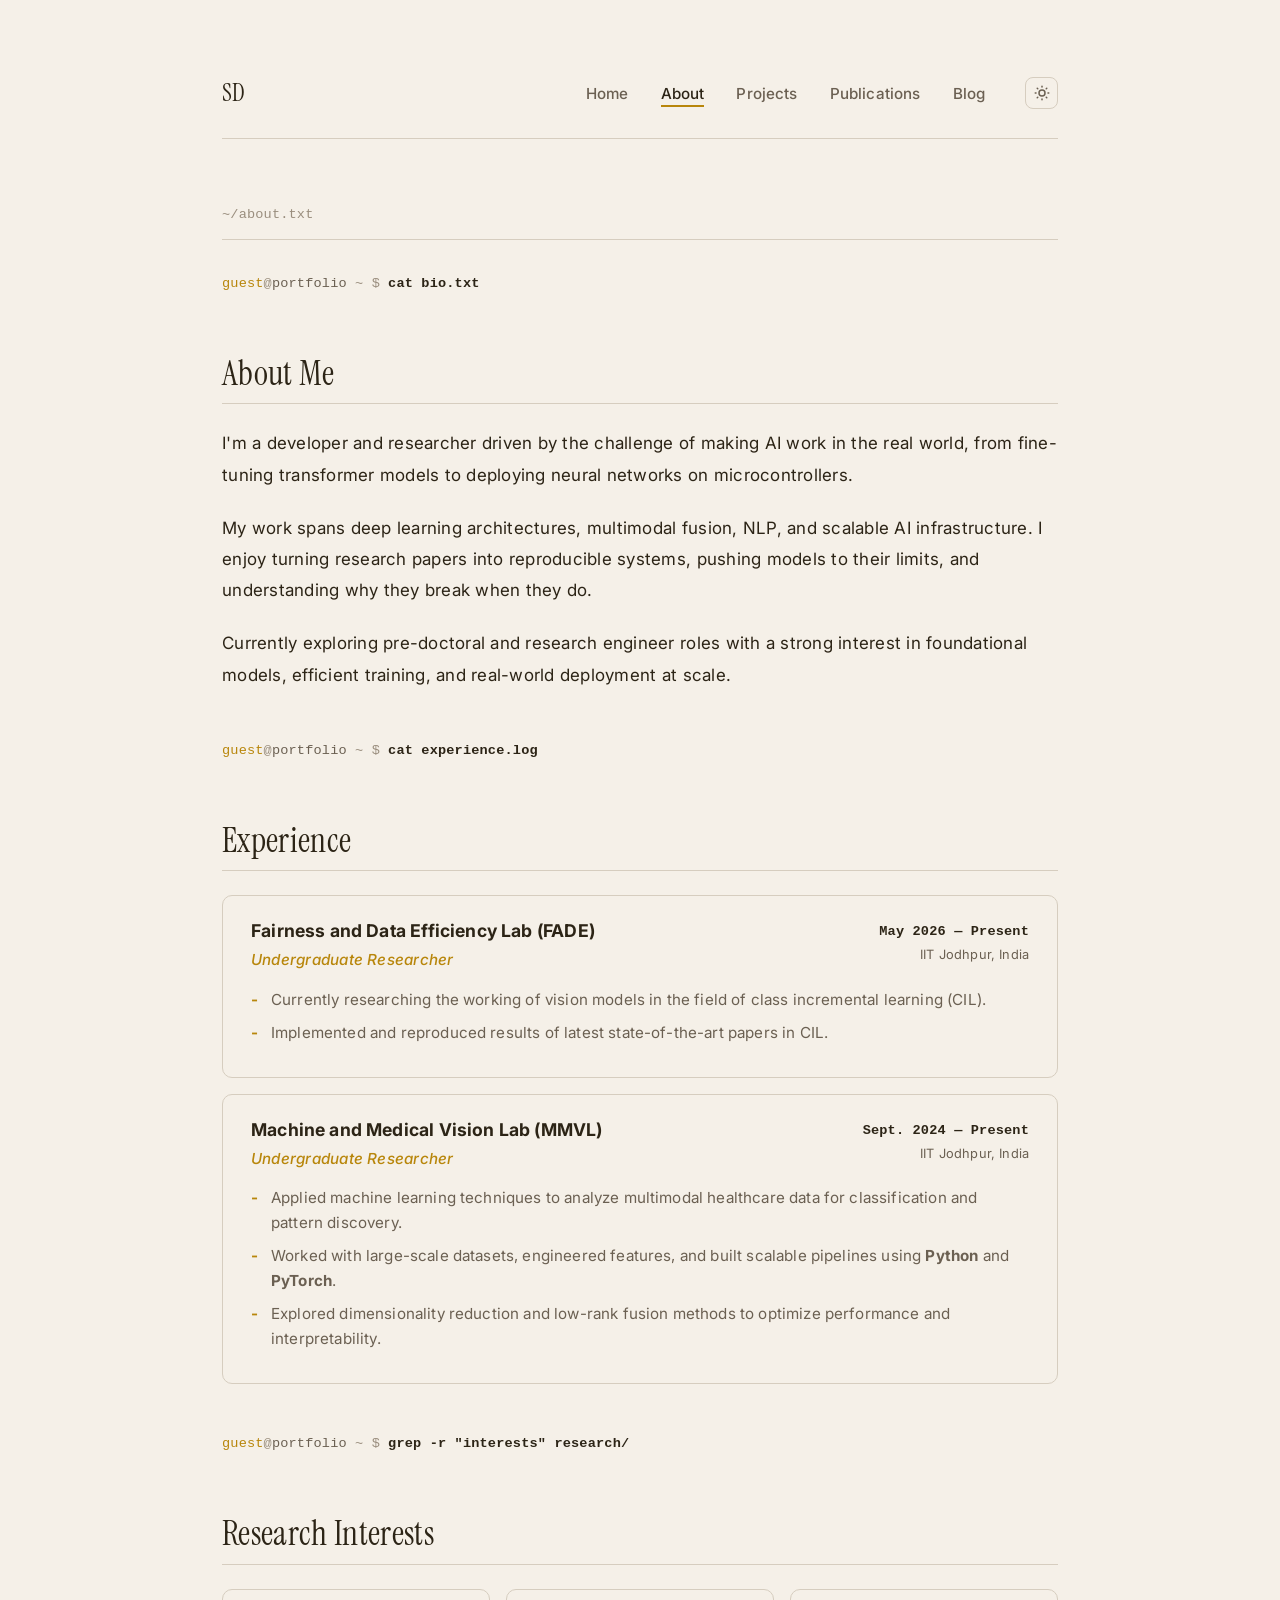
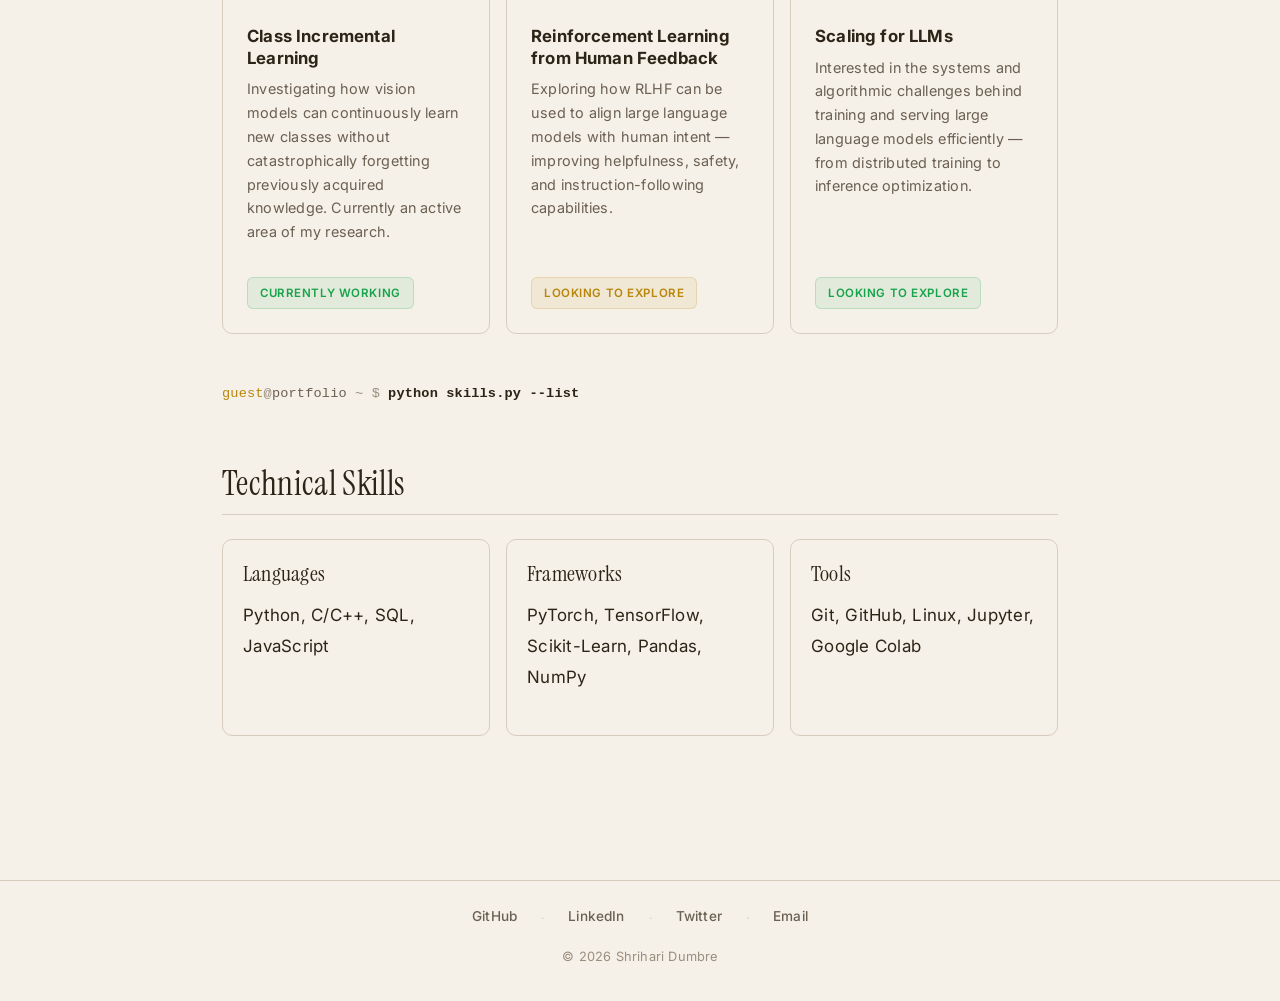
==== commit 67e9229b: "minor changes" ====
--- a/about.html
+++ b/about.html
@@ -39,9 +39,9 @@
         <span class="user">guest</span><span class="at">@</span><span class="host">portfolio</span> <span class="text">~ $</span><span class="cmd">cat bio.txt</span>
       </div>
       <h2>About Me</h2>
-      <p>I'm a developer and researcher driven by the challenge of making AI work in the real world — from fine-tuning transformer models to deploying neural networks on microcontrollers.</p>
+      <p>I'm a developer and researcher driven by the challenge of making AI work in the real world, from fine-tuning transformer models to deploying neural networks on microcontrollers.</p>
       <p>My work spans deep learning architectures, multimodal fusion, NLP, and scalable AI infrastructure. I enjoy turning research papers into reproducible systems, pushing models to their limits, and understanding why they break when they do.</p>
-      <p>Currently exploring pre-doctoral and research engineer roles — with a strong interest in foundational models, efficient training, and real-world deployment at scale.</p>
+      <p>Currently exploring pre-doctoral and research engineer roles with a strong interest in foundational models, efficient training, and real-world deployment at scale.</p>
     </div>
 
     <div class="section" id="experience">
--- a/style.css
+++ b/style.css
@@ -483,7 +483,7 @@
 }
 
 .exp-bullets li::before {
-  content: "\2013";
+  content: "-";
   position: absolute;
   left: 0;
   color: var(--accent);
